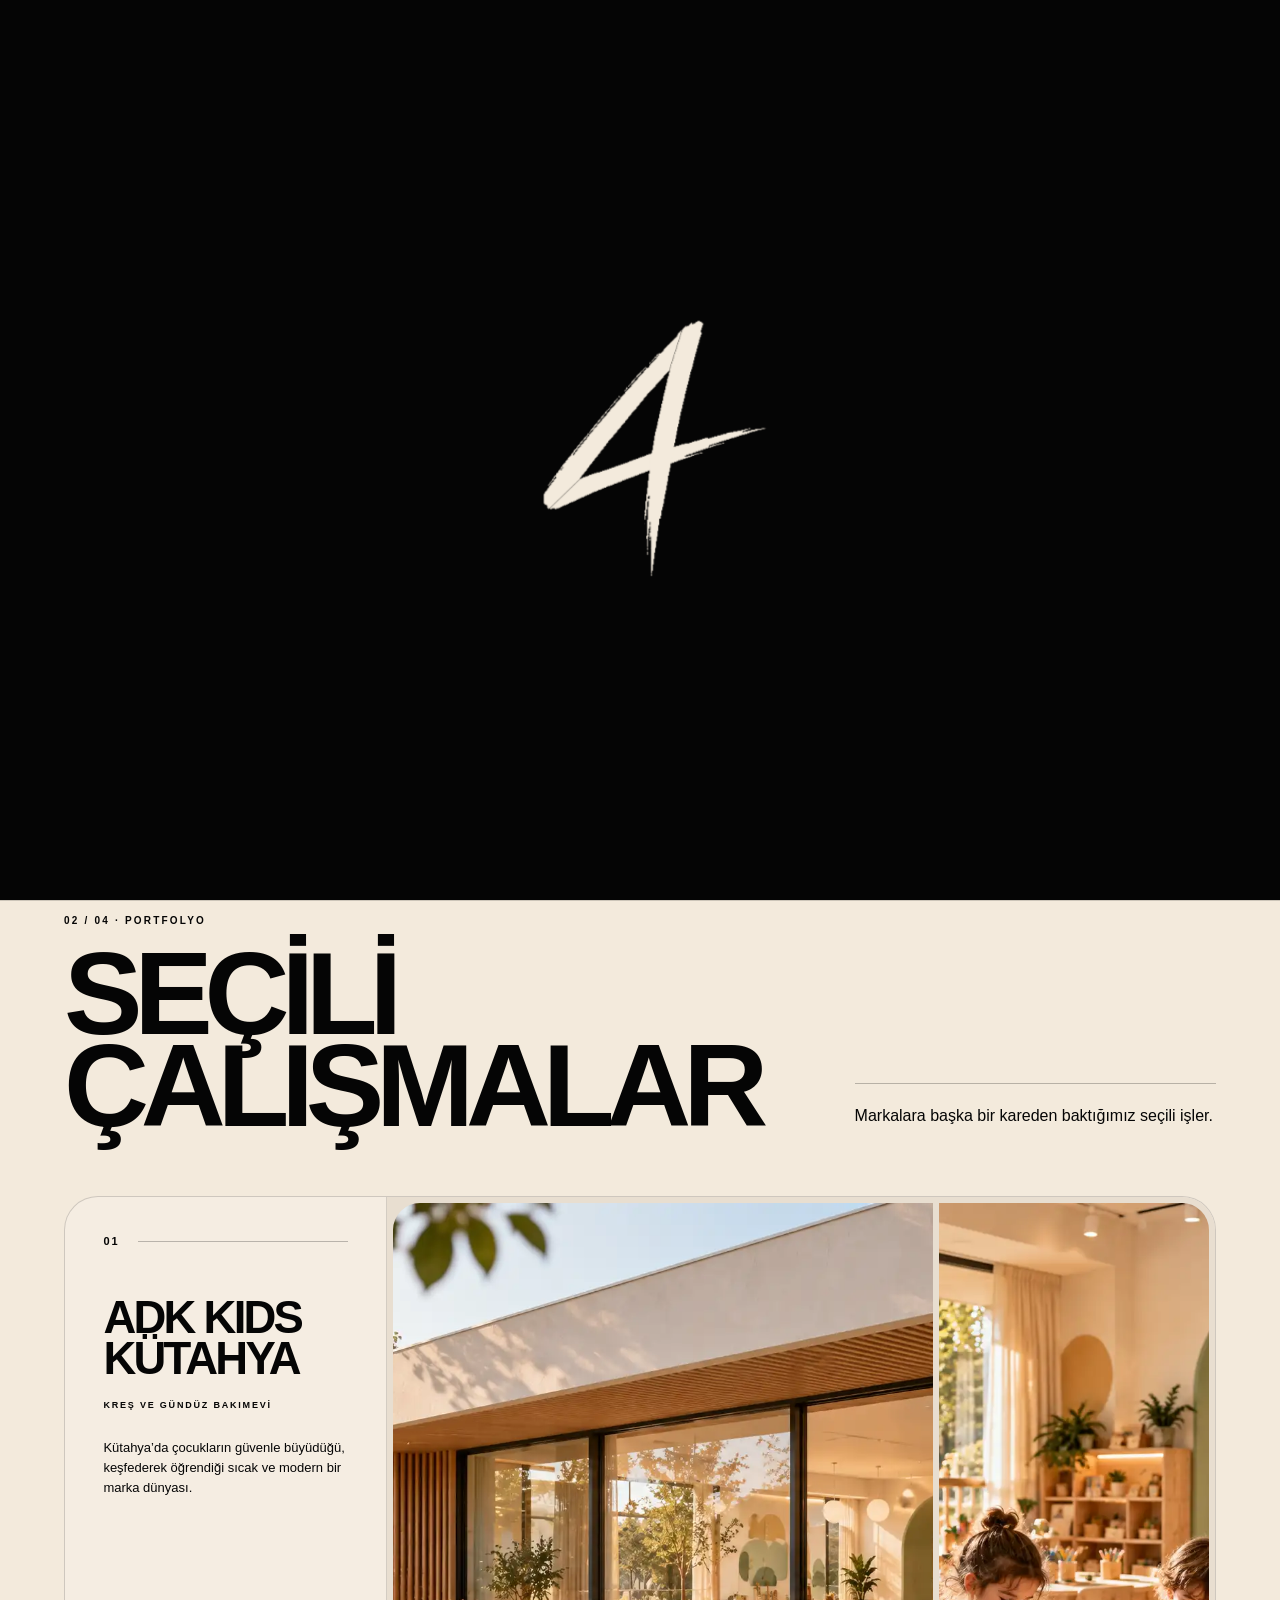
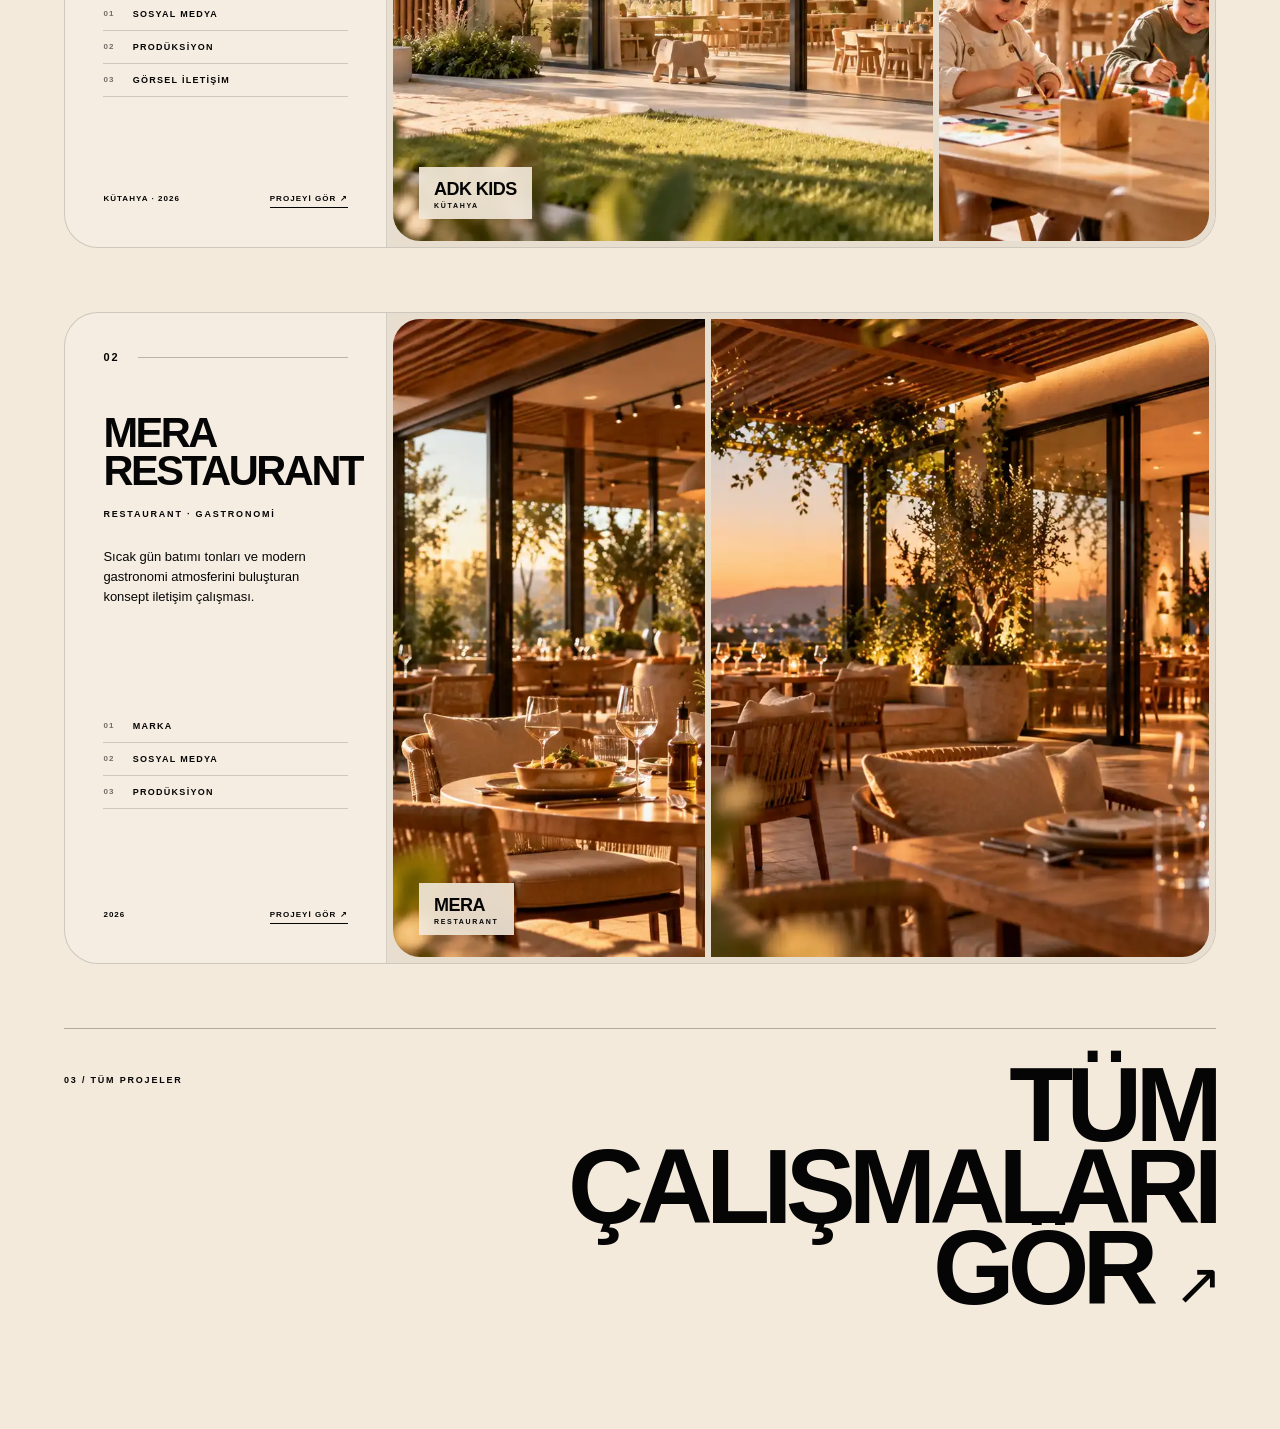
==== index.html @ d66accb5 "4 Kare Medya Ajansi ilk yayin" ====
<!DOCTYPE html>
<html lang="tr">
<head>
    <meta charset="UTF-8">
    <meta name="viewport" content="width=device-width, initial-scale=1.0">
    <title>4 Kare Medya Ajansı</title>
    <link rel="stylesheet" href="css/style.css">
</head>
<body>
    <main id="intro">
        <header id="site-header">
            <div id="brand-lockup">
                <div id="logo-container">
                    <div id="animated-logo"></div>
                </div>

                <div id="name-logo-wrap" aria-hidden="true">
                    <img id="name-logo" src="assets/logo/isim-logo.png" alt="">
                </div>
            </div>

            <button class="menu-button" id="menu-toggle" type="button" aria-label="Menüyü aç" aria-expanded="false">
                <span>MENÜ</span>
                <span class="menu-line"></span>
            </button>
        </header>

        <section id="hero-content" aria-label="4 Kare Medya Ajansı">
            <div class="hero-watermark" aria-hidden="true"><img src="assets/logo/4kare-logo-son.svg" alt=""></div>
            <div class="hero-index">01 / 04</div>

            <div class="hero-copy">
                <p class="hero-kicker">YARATICI MEDYA AJANSI · KÜTAHYA</p>

                <h1 class="hero-title">
                    <span>FİKRİNİZİN</span>
                    <span class="title-indent">YENİ</span>
                    <span>ÇERÇEVESİ</span>
                </h1>

                <p class="handwritten">Markana ba<span class="fixed-s">s</span>ka bir Kareden Bak.</p>

                <div class="hero-bottom">
                    <p class="hero-description">
                        Markalara yalnızca görünürlük değil, karakter kazandıran
                        yaratıcı işler üretiyoruz.
                    </p>

                    <a class="work-link" href="#calismalar">
                        <span>ÇALIŞMALARIMIZ</span>
                        <span class="arrow">↗</span>
                    </a>
                </div>
            </div>
<div class="scroll-cue">
                <span class="scroll-line"></span>
                <span>AŞAĞI KAYDIR</span>
            </div>
        </section>
    
        <nav id="fullscreen-menu" aria-hidden="true">
            <div class="menu-top">
                <span class="menu-label">4 KARE / MENÜ</span>
                <button id="menu-close" type="button" aria-label="Menüyü kapat">KAPAT <span>×</span></button>
            </div>

            <div class="menu-layout">
                <div class="menu-links">
                    <a href="index.html?direct=1"><small>01</small><span>ANA SAYFA</span></a>
                    <a href="biz-kimiz.html"><small>02</small><span>BİZ KİMİZ?</span></a>
                    <a href="calismalarimiz.html"><small>03</small><span>ÇALIŞMALARIMIZ</span></a>
                    <a href="marka.html"><small>04</small><span>MARKA</span></a>
                    <a href="sosyal-medya.html"><small>05</small><span>SOSYAL MEDYA</span></a>
                    <a href="produksiyon.html"><small>06</small><span>PRODÜKSİYON</span></a>
                    <a href="tasarim.html"><small>07</small><span>TASARIM</span></a>
                    <a href="iletisim.html"><small>08</small><span>İLETİŞİM</span></a>
                </div>

                <div class="menu-contact">
                    <p class="menu-contact-title">BİZE ULAŞIN</p>
                    <a href="tel:+905373500977">+90 537 350 09 77</a>
                    <p>KÜTAHYA / TÜRKİYE</p>
                    <div class="menu-social">
                        <span>INSTAGRAM</span>
                        <span>BEHANCE</span>
                    </div>
                </div>
            </div>

            <div class="menu-signature">Markana ba<span class="fixed-s">s</span>ka bir Kareden Bak.</div>
        </nav>

    </main>


    <section id="calismalar" class="selected-work" aria-label="Seçili Çalışmalar">
        <div class="selected-work-head">
            <div>
                <p class="section-kicker">02 / 04 · PORTFOLYO</p>
                <h2>SEÇİLİ<br>ÇALIŞMALAR</h2>
            </div>
            <p class="section-intro">Markalara başka bir kareden baktığımız seçili işler.</p>
        </div>

        <article class="case-card">
            <aside class="case-copy">
                <div>
                    <div class="case-number"><span>01</span><i></i></div>
                    <h3>ADK KIDS<br>KÜTAHYA</h3>
                    <p class="case-type">KREŞ VE GÜNDÜZ BAKIMEVİ</p>
                    <p class="case-desc">Kütahya’da çocukların güvenle büyüdüğü, keşfederek öğrendiği sıcak ve modern bir marka dünyası.</p>
                </div>
                <div class="case-services">
                    <span><b>01</b> SOSYAL MEDYA</span>
                    <span><b>02</b> PRODÜKSİYON</span>
                    <span><b>03</b> GÖRSEL İLETİŞİM</span>
                </div>
                <div class="case-foot"><span>KÜTAHYA · 2026</span><a href="calismalarimiz.html">PROJEYİ GÖR ↗</a></div>
            </aside>
            <div class="case-gallery adk-gallery">
                <figure class="case-main"><img src="assets/work/adk1.webp" alt="ADK Kids Kütahya kreş dış mekânı"></figure>
                <figure class="case-side"><img src="assets/work/adk2.webp" alt="ADK Kids Kütahya sınıf etkinliği"></figure>
                <div class="case-label">ADK KIDS <small>KÜTAHYA</small></div>
            </div>
        </article>

        <article class="case-card case-card-reverse">
            <aside class="case-copy">
                <div>
                    <div class="case-number"><span>02</span><i></i></div>
                    <h3>MERA<br>RESTAURANT</h3>
                    <p class="case-type">RESTAURANT · GASTRONOMİ</p>
                    <p class="case-desc">Sıcak gün batımı tonları ve modern gastronomi atmosferini buluşturan konsept iletişim çalışması.</p>
                </div>
                <div class="case-services">
                    <span><b>01</b> MARKA</span>
                    <span><b>02</b> SOSYAL MEDYA</span>
                    <span><b>03</b> PRODÜKSİYON</span>
                </div>
                <div class="case-foot"><span>2026</span><a href="calismalarimiz.html">PROJEYİ GÖR ↗</a></div>
            </aside>
            <div class="case-gallery restaurant-gallery">
                <figure class="case-main"><img src="assets/work/res1.webp" alt="Mera Restaurant iç mekân"></figure>
                <figure class="case-side"><img src="assets/work/res2.webp" alt="Mera Restaurant teras"></figure>
                <div class="case-label">MERA <small>RESTAURANT</small></div>
            </div>
        </article>

        <div class="all-work-cta">
            <span>03 / TÜM PROJELER</span>
            <a href="calismalarimiz.html">TÜM<br>ÇALIŞMALARI<br>GÖR <b>↗</b></a>
        </div>
    </section>

    <script src="js/main.js"></script>
</body>
</html>
---- css/style.css ----
@font-face {
    font-family: "Amsterdam Four";
    src: url("../assets/fonts/Amsterdam Four_ttf 400.ttf") format("truetype");
    font-display: swap;
}

:root {
    --black: #050505;
    --cream: #f3eadc;
    --line: rgba(5, 5, 5, 0.22);
}

* {
    margin: 0;
    padding: 0;
    box-sizing: border-box;
}

html,
body {
    width: 100%;
    min-height: 100%;
}

body {
    overflow: hidden;
    background: var(--black);
    color: var(--black);
    font-family: Arial, Helvetica, sans-serif;
}

button,
a {
    color: inherit;
    font: inherit;
}

#intro {
    position: fixed;
    inset: 0;
    width: 100%;
    height: 100vh;
    height: 100dvh;
    overflow: hidden;
    background: var(--black);
    transition: background-color 650ms ease;
}

#site-header {
    position: absolute;
    inset: 0 0 auto 0;
    height: 150px;
    z-index: 20;
    pointer-events: none;
}

#brand-lockup {
    position: absolute;
    inset: 0;
}

#logo-container {
    position: absolute;
    left: 50%;
    top: 50vh;
    width: clamp(190px, 22vw, 340px);
    transform: translate(-50%, -50%);
    display: flex;
    align-items: center;
    justify-content: center;
    will-change: transform, left, top, width;
    transition:
        left 850ms cubic-bezier(.22,.75,.22,1),
        top 850ms cubic-bezier(.22,.75,.22,1),
        width 850ms cubic-bezier(.22,.75,.22,1),
        transform 850ms cubic-bezier(.22,.75,.22,1);
}

#animated-logo,
#animated-logo svg {
    width: 100%;
}

#animated-logo svg {
    display: block;
    height: auto;
    overflow: visible;
}

.generated-logo-fill {
    transition: fill 650ms ease;
}

#animated-logo .animation-guide {
    fill: none !important;
    opacity: 0 !important;
    pointer-events: none;
}

#intro.header-state #logo-container {
    left: clamp(22px, 3vw, 48px);
    top: clamp(20px, 3vw, 42px);
    width: clamp(72px, 7vw, 104px);
    transform: translate(0, 0);
}

#name-logo-wrap {
    position: absolute;
    left: clamp(108px, 11vw, 166px);
    top: clamp(21px, 3vw, 43px);
    width: clamp(180px, 18vw, 270px);
    overflow: hidden;
    clip-path: inset(0 100% 0 0);
    opacity: 0;
    transition:
        clip-path 900ms cubic-bezier(.22,.75,.22,1),
        opacity 120ms linear;
    pointer-events: none;
}

#name-logo {
    display: block;
    width: 100%;
    height: auto;
}

#intro.show-name #name-logo-wrap {
    clip-path: inset(0);
    opacity: 1;
}

.menu-button {
    position: absolute;
    right: clamp(24px, 4vw, 64px);
    top: clamp(30px, 3.5vw, 52px);
    display: flex;
    align-items: center;
    gap: 14px;
    border: 0;
    background: transparent;
    font-size: 11px;
    font-weight: 700;
    letter-spacing: .18em;
    opacity: 0;
    transform: translateY(-10px);
    transition: opacity 500ms ease, transform 500ms ease;
    pointer-events: auto;
    cursor: pointer;
}

.menu-line {
    width: 38px;
    height: 1px;
    background: currentColor;
}

#intro.hero-ready .menu-button {
    opacity: 1;
    transform: translateY(0);
}

#hero-content {
    position: absolute;
    inset: 0;
    padding: 175px clamp(24px, 5vw, 78px) 42px;
    opacity: 0;
    visibility: hidden;
    transition: opacity 700ms ease;
}

#intro.hero-ready #hero-content {
    opacity: 1;
    visibility: visible;
}

.hero-index {
    position: absolute;
    left: clamp(24px, 5vw, 78px);
    top: 47%;
    transform: translateY(-50%) rotate(-90deg);
    transform-origin: left top;
    font-size: 10px;
    font-weight: 700;
    letter-spacing: .22em;
}

.hero-copy {
    width: min(930px, 76vw);
    margin-left: clamp(40px, 8vw, 130px);
}

.hero-kicker {
    margin-bottom: 20px;
    font-size: 10px;
    font-weight: 700;
    letter-spacing: .23em;
}

.hero-title {
    font-size: clamp(58px, 8.2vw, 132px);
    line-height: .79;
    letter-spacing: -.065em;
    font-weight: 900;
}

.hero-title span {
    display: block;
}

.hero-title .title-indent {
    margin-left: clamp(30px, 8vw, 135px);
}

.handwritten {
    position: relative;
    z-index: 2;
    width: max-content;
    margin: -4px 0 0 clamp(150px, 25vw, 390px);
    font-family: "Amsterdam Four", cursive;
    font-size: clamp(31px, 4vw, 64px);
    line-height: 1.2;
    transform: rotate(-5deg);
    white-space: nowrap;
}

.hero-bottom {
    display: flex;
    align-items: flex-end;
    justify-content: space-between;
    gap: 40px;
    width: min(830px, 70vw);
    margin-top: clamp(28px, 5vh, 62px);
    margin-left: 0;
    padding-top: 22px;
    border-top: 1px solid var(--line);
}

.hero-description {
    max-width: 390px;
    font-size: clamp(13px, 1.15vw, 17px);
    line-height: 1.55;
}

.work-link {
    display: inline-flex;
    align-items: center;
    gap: 18px;
    padding-bottom: 7px;
    border-bottom: 1px solid currentColor;
    text-decoration: none;
    font-size: 11px;
    font-weight: 700;
    letter-spacing: .14em;
    white-space: nowrap;
}

.arrow {
    font-size: 18px;
    font-weight: 400;
}

.hero-side {
    position: absolute;
    right: clamp(24px, 4vw, 64px);
    top: 50%;
    display: flex;
    flex-direction: column;
    gap: 10px;
    transform: translateY(-50%);
    text-align: right;
    font-size: 9px;
    font-weight: 700;
    letter-spacing: .18em;
}

.scroll-cue {
    position: absolute;
    right: clamp(24px, 4vw, 64px);
    bottom: 34px;
    display: flex;
    align-items: center;
    gap: 12px;
    font-size: 8px;
    font-weight: 700;
    letter-spacing: .18em;
}

.scroll-line {
    width: 52px;
    height: 1px;
    background: currentColor;
}

@media (max-width: 768px) {
    #logo-container {
        width: clamp(165px, 45vw, 240px);
    }

    #intro.header-state #logo-container {
        left: 18px;
        top: 18px;
        width: 68px;
    }

    #name-logo-wrap {
        left: 98px;
        top: 20px;
        width: min(190px, calc(100vw - 170px));
    }

    .menu-button {
        right: 18px;
        top: 29px;
    }

    .menu-button span:first-child {
        display: none;
    }

    .menu-line {
        width: 28px;
    }

    #hero-content {
        padding: 145px 20px 28px;
    }

    .hero-index,
    .hero-side {
        display: none;
    }

    .hero-copy {
        width: 100%;
        margin-left: 0;
    }

    .hero-title {
        font-size: clamp(52px, 18vw, 82px);
        line-height: .84;
    }

    .hero-title .title-indent {
        margin-left: 8vw;
    }

    .handwritten {
        margin: 8px 0 0 17vw;
        font-size: clamp(29px, 10vw, 46px);
        white-space: normal;
    }

    .hero-bottom {
        width: 100%;
        margin: 42px 0 0;
        align-items: flex-start;
        flex-direction: column;
        gap: 26px;
    }

    .hero-description {
        max-width: 310px;
    }

    .scroll-cue {
        right: 20px;
        bottom: 22px;
    }
}

@media (prefers-reduced-motion: reduce) {
    *,
    *::before,
    *::after {
        animation-duration: 0.01ms !important;
        animation-iteration-count: 1 !important;
        transition-duration: 0.01ms !important;
    }
}


/* Büyük silik 4 — sunum dosyasındaki grafik fikrinden uyarlanmıştır. */
.hero-watermark {
    position: absolute;
    z-index: -1;
    right: clamp(-60px, -2vw, -10px);
    top: 48%;
    transform: translateY(-50%);
    font-family: Arial, Helvetica, sans-serif;
    font-size: clamp(420px, 50vw, 760px);
    line-height: .72;
    font-weight: 300;
    letter-spacing: -.13em;
    color: rgba(5, 5, 5, .055);
    user-select: none;
    pointer-events: none;
}

#hero-content {
    isolation: isolate;
}

/* Tam ekran menü */
#fullscreen-menu {
    position: fixed;
    z-index: 100;
    inset: 0;
    padding: clamp(28px, 4vw, 62px);
    background: var(--black);
    color: var(--cream);
    transform: translateX(100%);
    visibility: hidden;
    transition:
        transform 720ms cubic-bezier(.22,.75,.22,1),
        visibility 0s linear 720ms;
}

#fullscreen-menu.is-open {
    transform: translateX(0);
    visibility: visible;
    transition:
        transform 720ms cubic-bezier(.22,.75,.22,1),
        visibility 0s linear 0s;
}

.menu-top {
    display: flex;
    align-items: center;
    justify-content: space-between;
    padding-bottom: 18px;
    border-bottom: 1px solid rgba(243, 234, 220, .25);
}

.menu-label,
#menu-close {
    font-size: 10px;
    font-weight: 700;
    letter-spacing: .2em;
}

#menu-close {
    border: 0;
    background: transparent;
    color: inherit;
    cursor: pointer;
}

#menu-close span {
    margin-left: 10px;
    font-size: 22px;
    font-weight: 300;
    vertical-align: -2px;
}

.menu-layout {
    display: grid;
    grid-template-columns: minmax(0, 1.65fr) minmax(240px, .55fr);
    gap: clamp(50px, 9vw, 150px);
    height: calc(100% - 65px);
    align-items: center;
}

.menu-links {
    display: flex;
    flex-direction: column;
}

.menu-links a {
    display: grid;
    grid-template-columns: 46px 1fr;
    align-items: baseline;
    width: fit-content;
    color: inherit;
    text-decoration: none;
    font-size: clamp(31px, 4.3vw, 69px);
    font-weight: 800;
    line-height: 1.02;
    letter-spacing: -.045em;
    transition: transform 220ms ease, opacity 220ms ease;
}

.menu-links a small {
    font-size: 8px;
    font-weight: 700;
    letter-spacing: .15em;
    opacity: .5;
}

.menu-links:hover a {
    opacity: .3;
}

.menu-links a:hover {
    opacity: 1;
    transform: translateX(12px);
}

.menu-contact {
    align-self: center;
    padding-top: 22px;
    border-top: 1px solid rgba(243, 234, 220, .25);
    font-size: 11px;
    line-height: 1.9;
    letter-spacing: .08em;
}

.menu-contact a {
    color: inherit;
    text-decoration: none;
}

.menu-contact-title {
    margin-bottom: 18px;
    font-size: 9px;
    font-weight: 700;
    letter-spacing: .2em;
    opacity: .55;
}

.menu-social {
    display: flex;
    gap: 18px;
    margin-top: 26px;
    font-size: 8px;
    font-weight: 700;
    letter-spacing: .16em;
}

.menu-signature {
    position: absolute;
    right: clamp(30px, 5vw, 80px);
    bottom: clamp(25px, 4vw, 58px);
    font-family: "Amsterdam Four", cursive;
    font-size: clamp(25px, 3vw, 46px);
    transform: rotate(-5deg);
    opacity: .75;
}

/* Alt sayfalar */
.inner-page {
    min-height: 100vh;
    background: var(--cream);
    color: var(--black);
    padding: 160px clamp(24px, 6vw, 90px) 70px;
}

.inner-page .page-number {
    font-size: 9px;
    font-weight: 700;
    letter-spacing: .2em;
}

.inner-page h1 {
    margin-top: 24px;
    max-width: 1050px;
    font-size: clamp(58px, 9vw, 145px);
    line-height: .82;
    letter-spacing: -.065em;
}

.inner-page .page-intro {
    max-width: 620px;
    margin: 60px 0 0 auto;
    padding-top: 20px;
    border-top: 1px solid rgba(5,5,5,.25);
    font-size: clamp(15px, 1.4vw, 20px);
    line-height: 1.6;
}

.inner-header {
    position: fixed;
    z-index: 20;
    left: 0;
    right: 0;
    top: 0;
    height: 120px;
    padding: 24px clamp(24px, 4vw, 60px);
    display: flex;
    align-items: flex-start;
    justify-content: space-between;
}

.inner-brand {
    display: flex;
    align-items: center;
    gap: 14px;
    color: inherit;
    text-decoration: none;
}

.inner-brand img {
    width: 74px;
    height: auto;
}

.inner-brand-name {
    width: 185px;
    height: auto;
}

.inner-menu-link {
    margin-top: 18px;
    color: inherit;
    text-decoration: none;
    font-size: 10px;
    font-weight: 700;
    letter-spacing: .18em;
}

@media (max-width: 768px) {
    .hero-watermark {
        right: -55px;
        top: 52%;
        font-size: min(115vw, 500px);
        opacity: .75;
    }

    .menu-layout {
        display: block;
        height: auto;
        padding-top: 42px;
    }

    .menu-links a {
        grid-template-columns: 34px 1fr;
        font-size: clamp(28px, 9vw, 48px);
        line-height: 1.12;
    }

    .menu-contact {
        margin: 42px 0 0 34px;
        max-width: 260px;
    }

    .menu-signature {
        display: none;
    }

    .inner-brand-name {
        width: 145px;
    }

    .inner-page {
        padding-top: 145px;
    }
}


/* İç sayfalarda marka grubu — ana sayfaya göre küçük kalmaması için */
.inner-header .inner-brand {
    gap: 18px;
}
.inner-header .inner-brand > img:first-child {
    width: 112px !important;
}
.inner-header .inner-brand > .inner-brand-name {
    width: 270px !important;
}
@media (max-width: 768px) {
    .inner-header .inner-brand > img:first-child {
        width: 88px !important;
    }
    .inner-header .inner-brand > .inner-brand-name {
        width: 205px !important;
    }
}


/* Sağdaki silik öğe: artık düz rakam değil, gerçek 4 Kare logosu */
.hero-watermark {
    position: absolute;
    z-index: -1;
    right: clamp(-105px, -4vw, -40px);
    top: 50%;
    width: clamp(430px, 44vw, 720px);
    height: auto;
    transform: translateY(-50%);
    color: transparent;
    opacity: 1;
    user-select: none;
    pointer-events: none;
    overflow: visible;
}

.hero-watermark img {
    display: block;
    width: 100%;
    height: auto;
    opacity: .055;
    filter: grayscale(1);
}

@media (max-width: 768px) {
    .hero-watermark {
        right: -125px;
        top: 55%;
        width: min(120vw, 540px);
    }

    .hero-watermark img {
        opacity: .045;
    }
}


/* Watermark görünürlüğü — ana sayfa ve tüm iç sayfalar */
#hero-content .hero-watermark {
    z-index: 0 !important;
    pointer-events: none;
}
#hero-content .hero-copy,
#hero-content .hero-index,
#hero-content .scroll-cue {
    position: relative;
    z-index: 2;
}
#hero-content .hero-watermark img {
    opacity: .055 !important;
}

.inner-page {
    position: relative;
    overflow: hidden;
    isolation: isolate;
}
.inner-page > *:not(.inner-watermark) {
    position: relative;
    z-index: 2;
}
.inner-watermark {
    position: fixed;
    z-index: 0;
    right: clamp(-105px, -4vw, -40px);
    top: 50%;
    width: clamp(430px, 44vw, 720px);
    transform: translateY(-50%);
    pointer-events: none;
    user-select: none;
}
.inner-watermark img {
    display: block;
    width: 100%;
    height: auto;
    opacity: .055;
    filter: grayscale(1);
}

@media (max-width: 768px) {
    .inner-watermark {
        right: -125px;
        top: 55%;
        width: min(120vw, 540px);
    }
    .inner-watermark img {
        opacity: .045;
    }
}


/* "baska" içindeki s — YENİ Amsterdam Four fontunun kendi alternatif s glifi.
   Fallback font KULLANILMAZ; ilk giriş ve tüm geri dönüşlerde aynı görünür. */
.handwritten .fixed-s,
.menu-signature .fixed-s,
.fixed-s {
    display: inline !important;
    font-family: "Amsterdam Four", cursive !important;
    font-style: normal !important;
    font-weight: 400 !important;
    font-variant-ligatures: none !important;
    font-feature-settings: "salt" 1 !important;
    -webkit-font-feature-settings: "salt" 1 !important;
    text-decoration: none !important;
    transform: none !important;
}



/* --- Ana sayfa scroll / Seçili Çalışmalar --- */
body.site-ready {
    overflow-x: hidden;
    overflow-y: auto;
    background: var(--cream);
}

body.site-ready #intro {
    position: relative;
    inset: auto;
}

.fixed-s {
    display: inline !important;
    font-family: "Amsterdam Four", cursive !important;
    font-style: normal !important;
    font-weight: 400 !important;
    font-variant-ligatures: none !important;
    font-feature-settings: "salt" 1 !important;
    -webkit-font-feature-settings: "salt" 1 !important;
    transform: none !important;
}

.selected-work {
    position: relative;
    z-index: 1;
    padding: clamp(90px, 10vw, 160px) clamp(24px, 5vw, 78px) 120px;
    background: var(--cream);
    color: var(--black);
    border-top: 1px solid rgba(5,5,5,.16);
}

.selected-work-head {
    display: grid;
    grid-template-columns: 1.35fr .65fr;
    gap: 40px;
    align-items: end;
    margin-bottom: clamp(80px, 10vw, 150px);
}

.section-kicker {
    margin-bottom: 22px;
    font-size: 10px;
    font-weight: 700;
    letter-spacing: .22em;
}

.selected-work-head h2 {
    font-size: clamp(64px, 9.2vw, 148px);
    line-height: .78;
    letter-spacing: -.07em;
    font-weight: 900;
}

.section-intro {
    max-width: 390px;
    padding: 20px 0 4px;
    border-top: 1px solid rgba(5,5,5,.25);
    font-size: clamp(15px, 1.25vw, 20px);
    line-height: 1.5;
}

.project {
    width: 100%;
    margin-bottom: clamp(140px, 15vw, 240px);
}

.project-right {
    width: 82%;
    margin-left: auto;
}

.project-meta-top {
    display: flex;
    justify-content: space-between;
    gap: 30px;
    padding-bottom: 13px;
    border-bottom: 1px solid rgba(5,5,5,.28);
    font-size: 9px;
    font-weight: 700;
    letter-spacing: .2em;
}

.project-visual {
    display: block;
    margin-top: 18px;
    overflow: hidden;
    background: #ddd3c4;
}

.project-visual img,
.project-secondary img {
    display: block;
    width: 100%;
    height: 100%;
    object-fit: cover;
}

.project-visual-main {
    aspect-ratio: 16 / 8.5;
}

.project-visual-main img {
    transition: transform 900ms cubic-bezier(.2,.7,.2,1), filter 500ms ease;
}

.project-visual-main:hover img {
    transform: scale(1.018);
}

.project-info {
    display: grid;
    grid-template-columns: 1fr auto;
    gap: 40px;
    align-items: end;
    margin-top: 26px;
}

.project-info h3 {
    font-size: clamp(42px, 5.4vw, 86px);
    line-height: .83;
    letter-spacing: -.055em;
    font-weight: 900;
}

.project-info p {
    max-width: 480px;
    margin-top: 20px;
    font-size: 14px;
    line-height: 1.55;
}

.project-info > a {
    display: flex;
    gap: 28px;
    align-items: center;
    padding: 0 0 9px;
    border-bottom: 1px solid currentColor;
    text-decoration: none;
    font-size: 10px;
    font-weight: 700;
    letter-spacing: .16em;
    white-space: nowrap;
}

.project-info > a span {
    font-size: 19px;
    transition: transform 250ms ease;
}

.project-info > a:hover span {
    transform: translate(4px,-4px);
}

.project-secondary {
    width: 43%;
    aspect-ratio: 16 / 10;
    margin-top: clamp(45px, 6vw, 90px);
    overflow: hidden;
}

.project-left .project-secondary {
    margin-left: auto;
}

.project-right .project-secondary {
    margin-left: 7%;
}

.all-work-cta {
    display: grid;
    grid-template-columns: .35fr 1fr;
    align-items: start;
    gap: 30px;
    padding-top: 35px;
    border-top: 1px solid rgba(5,5,5,.28);
}

.all-work-cta > span {
    padding-top: 11px;
    font-size: 9px;
    font-weight: 700;
    letter-spacing: .2em;
}

.all-work-cta a {
    justify-self: end;
    color: inherit;
    text-decoration: none;
    font-size: clamp(55px, 8.2vw, 130px);
    line-height: .78;
    letter-spacing: -.065em;
    font-weight: 900;
    text-align: right;
}

.all-work-cta b {
    display: inline-block;
    font-size: .55em;
    font-weight: 400;
    transition: transform 250ms ease;
}

.all-work-cta a:hover b {
    transform: translate(7px,-7px);
}

@media (max-width: 768px) {
    .selected-work {
        padding: 78px 20px 80px;
    }

    .selected-work-head {
        display: block;
        margin-bottom: 75px;
    }

    .selected-work-head h2 {
        font-size: clamp(54px, 18vw, 82px);
    }

    .section-intro {
        margin-top: 42px;
    }

    .project,
    .project-right {
        width: 100%;
        margin-left: 0;
        margin-bottom: 110px;
    }

    .project-meta-top {
        align-items: flex-start;
        line-height: 1.5;
    }

    .project-meta-top span:last-child {
        max-width: 70%;
        text-align: right;
    }

    .project-visual-main {
        aspect-ratio: 4 / 3;
    }

    .project-info {
        display: block;
        margin-top: 20px;
    }

    .project-info h3 {
        font-size: clamp(42px, 14vw, 68px);
    }

    .project-info > a {
        width: max-content;
        margin-top: 28px;
    }

    .project-secondary {
        width: 72%;
        margin-top: 45px;
    }

    .project-left .project-secondary,
    .project-right .project-secondary {
        margin-left: auto;
    }

    .all-work-cta {
        display: block;
    }

    .all-work-cta a {
        display: block;
        margin-top: 45px;
        font-size: clamp(48px, 15vw, 74px);
    }
}


/* --- Kompakt editorial case-study görünümü --- */
.case-card {
    width: min(1380px, 100%);
    min-height: 650px;
    margin: 0 auto clamp(110px, 11vw, 175px);
    display: grid;
    grid-template-columns: 28% 72%;
    overflow: hidden;
    border: 1px solid rgba(5,5,5,.16);
    border-radius: 34px;
    background: #f5ede2;
}

.case-copy {
    min-width: 0;
    padding: clamp(28px, 3vw, 48px);
    display: flex;
    flex-direction: column;
    justify-content: space-between;
    border-right: 1px solid rgba(5,5,5,.14);
}

.case-number {
    display: flex;
    align-items: center;
    gap: 18px;
    margin-bottom: clamp(34px, 4vw, 60px);
    font-size: 11px;
    font-weight: 800;
    letter-spacing: .18em;
}
.case-number i {height:1px; flex:1; background:rgba(5,5,5,.25);}

.case-copy h3 {
    font-size: clamp(42px, 4.2vw, 68px);
    line-height: .87;
    letter-spacing: -.055em;
    font-weight: 900;
}
.case-type {
    margin-top: 20px;
    font-size: 9px;
    font-weight: 800;
    letter-spacing: .2em;
}
.case-desc {
    max-width: 300px;
    margin-top: 28px;
    font-size: 13px;
    line-height: 1.55;
}
.case-services {margin-top: 38px;}
.case-services span {
    display:flex;
    gap:18px;
    padding:11px 0;
    border-bottom:1px solid rgba(5,5,5,.16);
    font-size:9px;
    font-weight:800;
    letter-spacing:.14em;
}
.case-services b {font-size:8px; opacity:.55;}
.case-foot {
    display:flex;
    justify-content:space-between;
    gap:12px;
    margin-top:36px;
    font-size:8px;
    font-weight:800;
    letter-spacing:.13em;
}
.case-foot a {color:inherit; text-decoration:none; border-bottom:1px solid currentColor; padding-bottom:4px;}

.case-gallery {
    position:relative;
    display:grid;
    grid-template-columns: 2fr 1fr;
    grid-template-rows: 1fr;
    gap:6px;
    padding:6px;
    height:650px;
    background:#e8ded0;
}
.case-gallery figure {margin:0; overflow:hidden;}
.case-gallery img {
    display:block;
    width:100%;
    height:100%;
    object-fit:cover;
    transition:transform .8s cubic-bezier(.2,.7,.2,1);
}
.case-gallery figure:hover img {transform:scale(1.018);}
.case-main {border-radius:27px 0 0 27px;}
.case-side {border-radius:0 27px 27px 0;}
.case-label {
    position:absolute;
    left:32px;
    bottom:28px;
    padding:12px 15px 10px;
    background:rgba(243,234,220,.9);
    backdrop-filter:blur(8px);
    font-size:18px;
    font-weight:900;
    letter-spacing:-.03em;
}
.case-label small {
    display:block;
    margin-top:2px;
    font-size:7px;
    letter-spacing:.24em;
}
.case-card-reverse .case-gallery {grid-template-columns:1fr 1.6fr;}
.case-card-reverse .case-main {border-radius:27px 0 0 27px;}
.case-card-reverse .case-side {border-radius:0 27px 27px 0;}

@media (max-width: 900px) {
    .case-card {
        display:block;
        min-height:0;
        border-radius:24px;
    }
    .case-copy {
        min-height:520px;
        border-right:0;
        border-bottom:1px solid rgba(5,5,5,.14);
    }
    .case-gallery,
    .case-card-reverse .case-gallery {
        height:auto;
        aspect-ratio:1 / 1.05;
        grid-template-columns:1.45fr .85fr;
    }
    .case-main {border-radius:18px 0 0 18px;}
    .case-side {border-radius:0 18px 18px 0;}
}

@media (max-width: 560px) {
    .case-copy {min-height:470px; padding:28px 24px;}
    .case-copy h3 {font-size:44px;}
    .case-desc {font-size:12px;}
    .case-gallery,
    .case-card-reverse .case-gallery {
        aspect-ratio: 1 / 1.15;
        grid-template-columns:1fr;
        grid-template-rows:1.45fr .75fr;
    }
    .case-main,.case-side,
    .case-card-reverse .case-main,.case-card-reverse .case-side {border-radius:16px;}
    .case-label {left:22px; bottom:22px;}
}

/* Case-study uzun başlıkların sol kolona güvenli sığması */
.case-copy h3 {
    font-size: clamp(38px, 3.55vw, 58px);
    line-height: .9;
    letter-spacing: -.06em;
    overflow-wrap: normal;
    word-break: normal;
}
.case-card-reverse .case-copy h3 {
    font-size: clamp(35px, 3.25vw, 54px);
}
@media (max-width: 1100px) and (min-width: 901px) {
    .case-copy h3 { font-size: clamp(34px, 3.8vw, 48px); }
    .case-card-reverse .case-copy h3 { font-size: clamp(31px, 3.5vw, 44px); }
}
@media (max-width: 900px) {
    .case-copy h3,
    .case-card-reverse .case-copy h3 { font-size: clamp(42px, 10vw, 64px); }
}
@media (max-width: 560px) {
    .case-copy h3,
    .case-card-reverse .case-copy h3 { font-size: clamp(38px, 12vw, 50px); }
}

/* Seçili Çalışmalar dikey boşluk ayarı */
.selected-work {
    padding-top: clamp(42px, 4.5vw, 70px);
}
.selected-work-head {
    margin-bottom: clamp(42px, 5vw, 72px);
}
.case-card {
    margin-bottom: clamp(48px, 5vw, 76px);
}
@media (max-width: 768px) {
    .selected-work { padding-top: 42px; }
    .selected-work-head { margin-bottom: 42px; }
    .case-card { margin-bottom: 48px; }
}

/* Hero -> Seçili Çalışmalar geçişini ekstra sıkılaştır */
.selected-work {
    padding-top: 14px !important;
}
@media (max-width: 768px) {
    .selected-work {
        padding-top: 12px !important;
    }
}

/* Çalışmalarımız — portföy arşivi */
.works-page { overflow: visible; padding-bottom: 110px; }
.works-page .page-intro { margin-bottom: 70px; }
.works-archive { margin-top: 80px; display: grid; grid-template-columns: repeat(2,minmax(0,1fr)); gap: 70px 28px; }
.work-tile { min-width:0; }
.work-tile-link { display:block; color:inherit; text-decoration:none; }
.work-tile-image { aspect-ratio: 16/10; overflow:hidden; background:#e5dbcd; }
.work-tile-image img { width:100%; height:100%; object-fit:cover; display:block; transition:transform .7s cubic-bezier(.2,.7,.2,1); }
.work-tile-link:hover .work-tile-image img { transform:scale(1.018); }
.work-tile-meta { display:flex; justify-content:space-between; gap:20px; padding:14px 0 11px; border-bottom:1px solid rgba(5,5,5,.25); font-size:8px; font-weight:800; letter-spacing:.16em; }
.work-tile h2 { margin-top:18px; font-size:clamp(38px,4.6vw,72px); line-height:.84; letter-spacing:-.055em; }
.work-tile-bottom { display:flex; justify-content:space-between; align-items:flex-end; gap:25px; margin-top:18px; }
.work-tile-bottom p { max-width:390px; font-size:13px; line-height:1.5; }
.work-tile-bottom span { white-space:nowrap; padding-bottom:5px; border-bottom:1px solid currentColor; font-size:9px; font-weight:800; letter-spacing:.14em; }
@media(max-width:768px){
 .works-page .page-intro{margin-bottom:45px}.works-archive{grid-template-columns:1fr;gap:70px;margin-top:55px}.work-tile-image{aspect-ratio:4/3}.work-tile h2{font-size:clamp(42px,13vw,64px)}.work-tile-bottom{display:block}.work-tile-bottom span{display:inline-block;margin-top:22px}
}


/* ÇALIŞMALARIMIZ — header görsellerin üstüne binmesin */
body.works-page .inner-header,
body.calismalar-page .inner-header {
    position: relative !important;
    top: auto !important;
    left: auto !important;
    right: auto !important;
    width: 100% !important;
    box-sizing: border-box;
    min-height: 145px;
    padding: 28px clamp(28px, 4vw, 64px) 22px !important;
    display: flex;
    align-items: flex-start;
    justify-content: space-between;
    z-index: 20;
    background: #f3eadc;
}

body.works-page .works-archive,
body.calismalar-page .works-archive,
body.works-page .works-grid,
body.calismalar-page .works-grid {
    margin-top: 0 !important;
}

@media (max-width: 768px) {
    body.works-page .inner-header,
    body.calismalar-page .inner-header {
        min-height: 112px;
        padding: 20px 20px 16px !important;
    }
}


/* FINAL: Çalışmalarımız sayfasında logo içerik üstünde gezmez */
.works-page-body .inner-header {
    position: absolute !important;
    top: 0 !important;
    left: 0 !important;
    right: 0 !important;
    height: 145px !important;
    padding: 28px clamp(28px, 4vw, 64px) 22px !important;
    background: #f3eadc !important;
    box-sizing: border-box !important;
    z-index: 30 !important;
}

.works-page-body .inner-page.works-page {
    padding-top: 170px !important;
}

/* İlk proje görseli header alanının altında başlar */
.works-page-body .works-archive {
    position: relative;
    z-index: 2;
}

@media (max-width: 768px) {
    .works-page-body .inner-header {
        height: 112px !important;
        padding: 20px !important;
    }
    .works-page-body .inner-page.works-page {
        padding-top: 132px !important;
    }
}

.inner-header-actions{display:flex;align-items:center;gap:26px;margin-top:18px}
.inner-header-actions .inner-menu-link{margin-top:0}
.inner-menu-button{display:inline-flex;align-items:center;gap:12px;border:0;padding:0;background:transparent;color:inherit;font:inherit;font-size:10px;font-weight:700;letter-spacing:.18em;cursor:pointer}
.inner-menu-button span{display:block;width:34px;height:1px;background:currentColor}
@media(max-width:768px){.inner-header-actions{gap:15px;margin-top:12px}.inner-menu-button span{width:22px}.inner-menu-link,.inner-menu-button{font-size:8px}}

/* VERIFIED: tüm iç sayfalarda ANA SAYFA + MENÜ görünür */
.inner-header .inner-header-actions{
    display:flex !important;
    align-items:center !important;
    justify-content:flex-end !important;
    gap:24px !important;
    margin:18px 0 0 auto !important;
    position:relative !important;
    z-index:100 !important;
}
.inner-header .inner-header-actions .inner-menu-link{
    display:inline-block !important;
    margin:0 !important;
    opacity:1 !important;
    visibility:visible !important;
}
.inner-header .inner-menu-button{
    display:inline-flex !important;
    align-items:center !important;
    gap:11px !important;
    opacity:1 !important;
    visibility:visible !important;
    border:0 !important;
    background:transparent !important;
    color:#050505 !important;
    padding:0 !important;
    font-size:10px !important;
    font-weight:800 !important;
    letter-spacing:.17em !important;
    cursor:pointer !important;
}
.inner-header .inner-menu-button span{display:block !important;width:30px !important;height:1px !important;background:#050505 !important}
@media(max-width:768px){
 .inner-header .inner-header-actions{gap:13px !important;margin-top:10px !important}
 .inner-header .inner-menu-button,.inner-header .inner-menu-link{font-size:8px !important}
 .inner-header .inner-menu-button span{width:20px !important}
}

/* BİZ KİMİZ — uzun metin yerleşimi */
.about-story {
    max-width: 1320px;
    margin: 58px auto 0;
    padding: 30px 0 20px;
    border-top: 1px solid rgba(5,5,5,.25);
}
.about-story-kicker {
    margin-bottom: 52px;
    font-size: 10px;
    font-weight: 800;
    letter-spacing: .22em;
}
.about-story-grid {
    display: grid;
    grid-template-columns: minmax(0, .9fr) minmax(0, 1.1fr);
    gap: clamp(48px, 8vw, 130px);
    align-items: start;
}
.about-story p { margin: 0; }
.about-story-lead {
    font-size: clamp(24px, 2.35vw, 38px);
    line-height: 1.18;
    letter-spacing: -.035em;
}
.about-story-lead p + p { margin-top: 34px; }
.about-story-copy {
    max-width: 660px;
    font-size: clamp(15px, 1.15vw, 18px);
    line-height: 1.72;
}
.about-story-copy p + p {
    margin-top: 24px;
    padding-top: 24px;
    border-top: 1px solid rgba(5,5,5,.13);
}
.about-story-finale {
    margin-top: clamp(70px, 9vw, 130px);
    padding: 28px 0 8px;
    border-top: 1px solid rgba(5,5,5,.25);
    display: grid;
    grid-template-columns: .9fr 1.1fr;
    gap: clamp(48px, 8vw, 130px);
}
.about-story-finale > span {
    font-size: 9px;
    font-weight: 800;
    letter-spacing: .22em;
}
.about-story-finale p {
    font-size: clamp(30px, 4vw, 62px);
    line-height: 1.02;
    letter-spacing: -.05em;
}
@media (max-width: 768px) {
    .about-story { margin-top: 42px; padding-top: 22px; }
    .about-story-kicker { margin-bottom: 34px; line-height: 1.5; }
    .about-story-grid, .about-story-finale { grid-template-columns: 1fr; gap: 38px; }
    .about-story-lead { font-size: clamp(22px, 7vw, 30px); }
    .about-story-copy { font-size: 15px; line-height: 1.68; }
    .about-story-finale { margin-top: 64px; }
}

/* FINAL GLOBAL FIX — iç sayfalarda logo/header içerik üzerinde gezmez */
body:not(:has(#intro)) .inner-header,
body.works-page-body .inner-header {
    position: relative !important;
    inset: auto !important;
    top: auto !important;
    left: auto !important;
    right: auto !important;
    width: 100% !important;
    height: auto !important;
    min-height: 145px !important;
    padding: 28px clamp(28px, 4vw, 64px) 22px !important;
    box-sizing: border-box !important;
    background: #f3eadc !important;
    z-index: 30 !important;
}

body:not(:has(#intro)) .inner-page,
body.works-page-body .inner-page.works-page {
    padding-top: 36px !important;
}

@media (max-width: 768px) {
    body:not(:has(#intro)) .inner-header,
    body.works-page-body .inner-header {
        min-height: 112px !important;
        padding: 20px !important;
    }
    body:not(:has(#intro)) .inner-page,
    body.works-page-body .inner-page.works-page {
        padding-top: 28px !important;
    }
}


/* MARKA / SOSYAL MEDYA / PRODÜKSİYON / TASARIM — geçici içerik tasarımı */
.service-story{max-width:1320px;margin:58px auto 0;padding:30px 0 50px;border-top:1px solid rgba(5,5,5,.25)}
.service-story-kicker{max-width:900px;margin-bottom:52px;font-size:10px;font-weight:800;letter-spacing:.22em;line-height:1.5}
.service-story-grid{display:grid;grid-template-columns:minmax(0,.9fr) minmax(0,1.1fr);gap:clamp(48px,8vw,130px);align-items:start}
.service-story p{margin:0}.service-story-lead{font-size:clamp(24px,2.35vw,38px);line-height:1.18;letter-spacing:-.035em}.service-story-lead p+p{margin-top:34px}.service-story-copy{max-width:660px;font-size:clamp(15px,1.15vw,18px);line-height:1.72}.service-story-copy p+p{margin-top:24px;padding-top:24px;border-top:1px solid rgba(5,5,5,.13)}
@media(max-width:768px){.service-story{margin-top:42px;padding-top:22px}.service-story-kicker{margin-bottom:34px}.service-story-grid{grid-template-columns:1fr;gap:38px}.service-story-lead{font-size:clamp(22px,7vw,30px)}.service-story-copy{font-size:15px;line-height:1.68}}

/* =========================================================
   TELEFON — ANA SAYFA + INTRO (masaüstüne dokunmaz)
   ========================================================= */
@media (max-width: 768px) {
    #intro {
        height: 100svh;
        min-height: 100svh;
    }

    #site-header {
        height: 104px;
    }

    /* İlk açılış: 4 logosu gerçek ekran merkezinde */
    #logo-container {
        left: 50%;
        top: 50svh;
        width: clamp(150px, 47vw, 205px);
        transform: translate(-50%, -50%);
    }

    /* Çizim bittikten sonra mobil header konumu */
    #intro.header-state #logo-container {
        left: 16px;
        top: 16px;
        width: 62px;
        transform: translate(0, 0);
    }

    #name-logo-wrap {
        left: 88px;
        top: 18px;
        width: min(166px, calc(100vw - 154px));
    }

    .menu-button {
        right: 17px;
        top: 31px;
        gap: 9px;
    }

    .menu-button span:first-child {
        display: inline;
        font-size: 8px;
        letter-spacing: .16em;
    }

    .menu-line {
        width: 22px;
    }

    #hero-content {
        padding: 122px 18px 24px;
    }

    .hero-copy {
        width: 100%;
        margin: 0;
    }

    .hero-kicker {
        margin-bottom: 15px;
        font-size: 7px;
        letter-spacing: .18em;
    }

    .hero-title {
        max-width: 100%;
        font-size: clamp(45px, 15.8vw, 66px);
        line-height: .83;
        letter-spacing: -.065em;
    }

    .hero-title .title-indent {
        margin-left: 9vw;
    }

    .handwritten {
        width: 94%;
        margin: 10px 0 0 5%;
        font-size: clamp(26px, 8.5vw, 38px);
        line-height: 1.08;
        white-space: nowrap;
        transform: rotate(-4deg);
    }

    #hero-content .hero-watermark {
        right: -34vw;
        top: 49%;
        width: 104vw;
        max-width: 470px;
        transform: translateY(-50%);
    }

    #hero-content .hero-watermark img {
        opacity: .045 !important;
    }

    .hero-bottom {
        width: 100%;
        margin: 26px 0 0;
        padding-top: 14px;
        gap: 17px;
        flex-direction: column;
        align-items: flex-start;
    }

    .hero-description {
        max-width: 285px;
        font-size: 12px;
        line-height: 1.45;
    }

    .work-link {
        font-size: 8px;
        gap: 12px;
        padding-bottom: 5px;
    }

    .work-link .arrow {
        font-size: 15px;
    }

    .scroll-cue {
        left: 18px;
        right: auto;
        bottom: 16px;
        gap: 9px;
        font-size: 7px;
    }

    .scroll-line {
        width: 32px;
    }

    /* Menü küçük ekranlarda kesilmesin */
    #fullscreen-menu {
        padding: 22px 18px 28px;
        overflow-y: auto;
        overscroll-behavior: contain;
    }

    .menu-layout {
        padding-top: 28px;
    }

    .menu-links a {
        grid-template-columns: 27px 1fr;
        font-size: clamp(27px, 8.7vw, 40px);
        line-height: 1.04;
    }

    .menu-contact {
        margin: 28px 0 0 27px;
        padding-top: 15px;
        font-size: 9px;
    }

    /* Seçili çalışmalar: telefonda kompakt tek sütun */
    .selected-work {
        padding: 38px 16px 70px !important;
    }

    .selected-work-head {
        margin-bottom: 34px;
    }

    .selected-work-head h2 {
        font-size: clamp(48px, 15.5vw, 66px);
        line-height: .82;
    }

    .section-kicker {
        margin-bottom: 14px;
        font-size: 8px;
    }

    .section-intro {
        margin-top: 26px;
        padding-top: 14px;
        font-size: 13px;
    }

    .case-card {
        margin-bottom: 34px;
        border-radius: 20px;
    }

    .case-copy {
        min-height: 0;
        padding: 25px 20px 22px;
    }

    .case-number {
        margin-bottom: 26px;
    }

    .case-copy h3,
    .case-card-reverse .case-copy h3 {
        font-size: clamp(37px, 11vw, 47px);
    }

    .case-desc {
        max-width: 100%;
    }

    .case-services {
        margin-top: 28px;
    }

    .case-foot {
        margin-top: 28px;
    }

    .case-gallery,
    .case-card-reverse .case-gallery {
        aspect-ratio: 1 / 1.02;
    }

    .all-work-cta {
        padding-top: 25px;
    }

    .all-work-cta a {
        margin-top: 30px;
        font-size: clamp(44px, 14vw, 62px);
    }
}

/* iPhone SE / kısa Android ekranları: hero ilk ekrana sığsın */
@media (max-width: 768px) and (max-height: 700px) {
    #hero-content {
        padding-top: 104px;
    }

    #intro.header-state #logo-container {
        width: 54px;
        top: 13px;
    }

    #name-logo-wrap {
        left: 78px;
        top: 15px;
        width: 145px;
    }

    .menu-button {
        top: 26px;
    }

    .hero-kicker {
        margin-bottom: 10px;
    }

    .hero-title {
        font-size: clamp(40px, 14.3vw, 55px);
    }

    .handwritten {
        margin-top: 5px;
        font-size: clamp(23px, 7.7vw, 31px);
    }

    .hero-bottom {
        margin-top: 18px;
        gap: 11px;
    }

    .hero-description {
        font-size: 10.5px;
        line-height: 1.35;
    }

    .scroll-cue {
        bottom: 10px;
    }
}

/* Telefon yatay çevrilirse intro ve hero taşmasın */
@media (max-width: 932px) and (orientation: landscape) and (max-height: 500px) {
    #logo-container {
        top: 50svh;
        width: 125px;
    }

    #intro.header-state #logo-container {
        left: 14px;
        top: 12px;
        width: 48px;
    }

    #name-logo-wrap {
        left: 70px;
        top: 13px;
        width: 130px;
    }

    .menu-button {
        top: 22px;
    }

    #hero-content {
        padding: 78px 18px 12px;
    }

    .hero-kicker { margin-bottom: 6px; }
    .hero-title { font-size: clamp(35px, 8vw, 52px); }
    .hero-title .title-indent { margin-left: 5vw; }
    .handwritten {
        width: max-content;
        margin: 2px 0 0 30vw;
        font-size: clamp(20px, 4.8vw, 30px);
    }
    .hero-bottom {
        width: 66%;
        margin-top: 8px;
        padding-top: 8px;
        gap: 8px;
    }
    .hero-description { font-size: 9px; max-width: 250px; }
    .work-link { font-size: 7px; }
    .scroll-cue { display: none; }
    #hero-content .hero-watermark { width: 58vw; right: -12vw; }
}
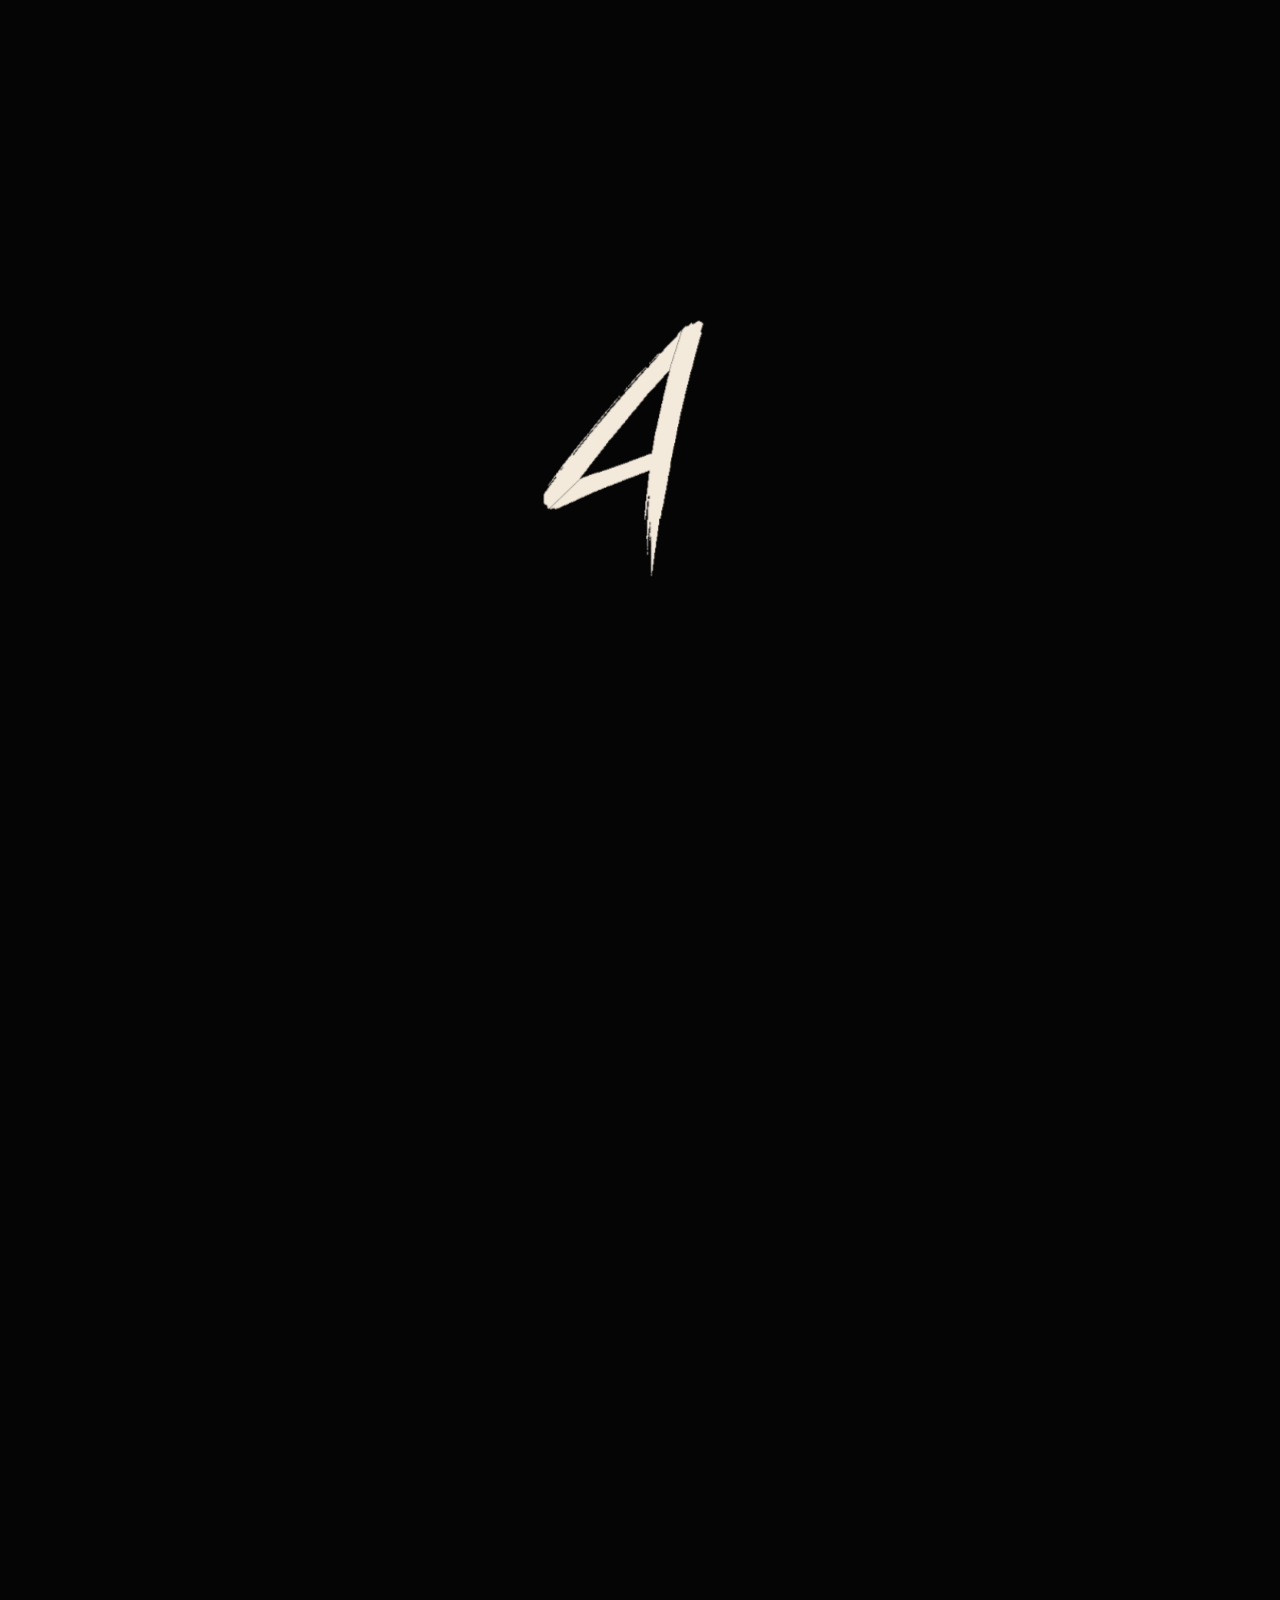
==== commit a9ff8461: "Intro ilk acilis kesin duzeltme" ====
--- a/index.html
+++ b/index.html
@@ -5,8 +5,14 @@
     <meta name="viewport" content="width=device-width, initial-scale=1.0">
     <title>4 Kare Medya Ajansı</title>
     <link rel="stylesheet" href="css/style.css">
+    <style>
+        /* Kritik ilk kare koruması: JS/CSS hazırlanırken sayfanın alt içeriği asla görünmez. */
+        body.intro-pending { overflow: hidden !important; background: #050505 !important; }
+        body.intro-pending #intro { position: fixed !important; inset: 0 !important; z-index: 9999 !important; background: #050505 !important; }
+        body.intro-pending #calismalar { visibility: hidden !important; }
+    </style>
 </head>
-<body>
+<body class="intro-pending">
     <main id="intro">
         <header id="site-header">
             <div id="brand-lockup">
--- a/css/style.css
+++ b/css/style.css
@@ -27,6 +27,26 @@
     background: var(--black);
     color: var(--black);
     font-family: Arial, Helvetica, sans-serif;
+}
+
+
+/* --- Intro ilk-render koruması ---
+   Normal girişte intro bitene kadar aşağıdaki içerik tarayıcı tarafından
+   eski scroll konumuna dönülse bile görünemez. */
+body.intro-pending {
+    overflow: hidden !important;
+    background: var(--black) !important;
+}
+
+body.intro-pending #intro {
+    position: fixed !important;
+    inset: 0 !important;
+    z-index: 9999 !important;
+    background: var(--black) !important;
+}
+
+body.intro-pending #calismalar {
+    visibility: hidden !important;
 }
 
 button,
@@ -79,6 +99,16 @@
 #animated-logo,
 #animated-logo svg {
     width: 100%;
+}
+
+/* SVG DOM'a eklendiği an ham/tam logo parlamasın.
+   JS maskeleri hazırladıktan sonra görünür olur. */
+#animated-logo {
+    visibility: hidden;
+}
+
+#animated-logo.logo-prepared {
+    visibility: visible;
 }
 
 #animated-logo svg {
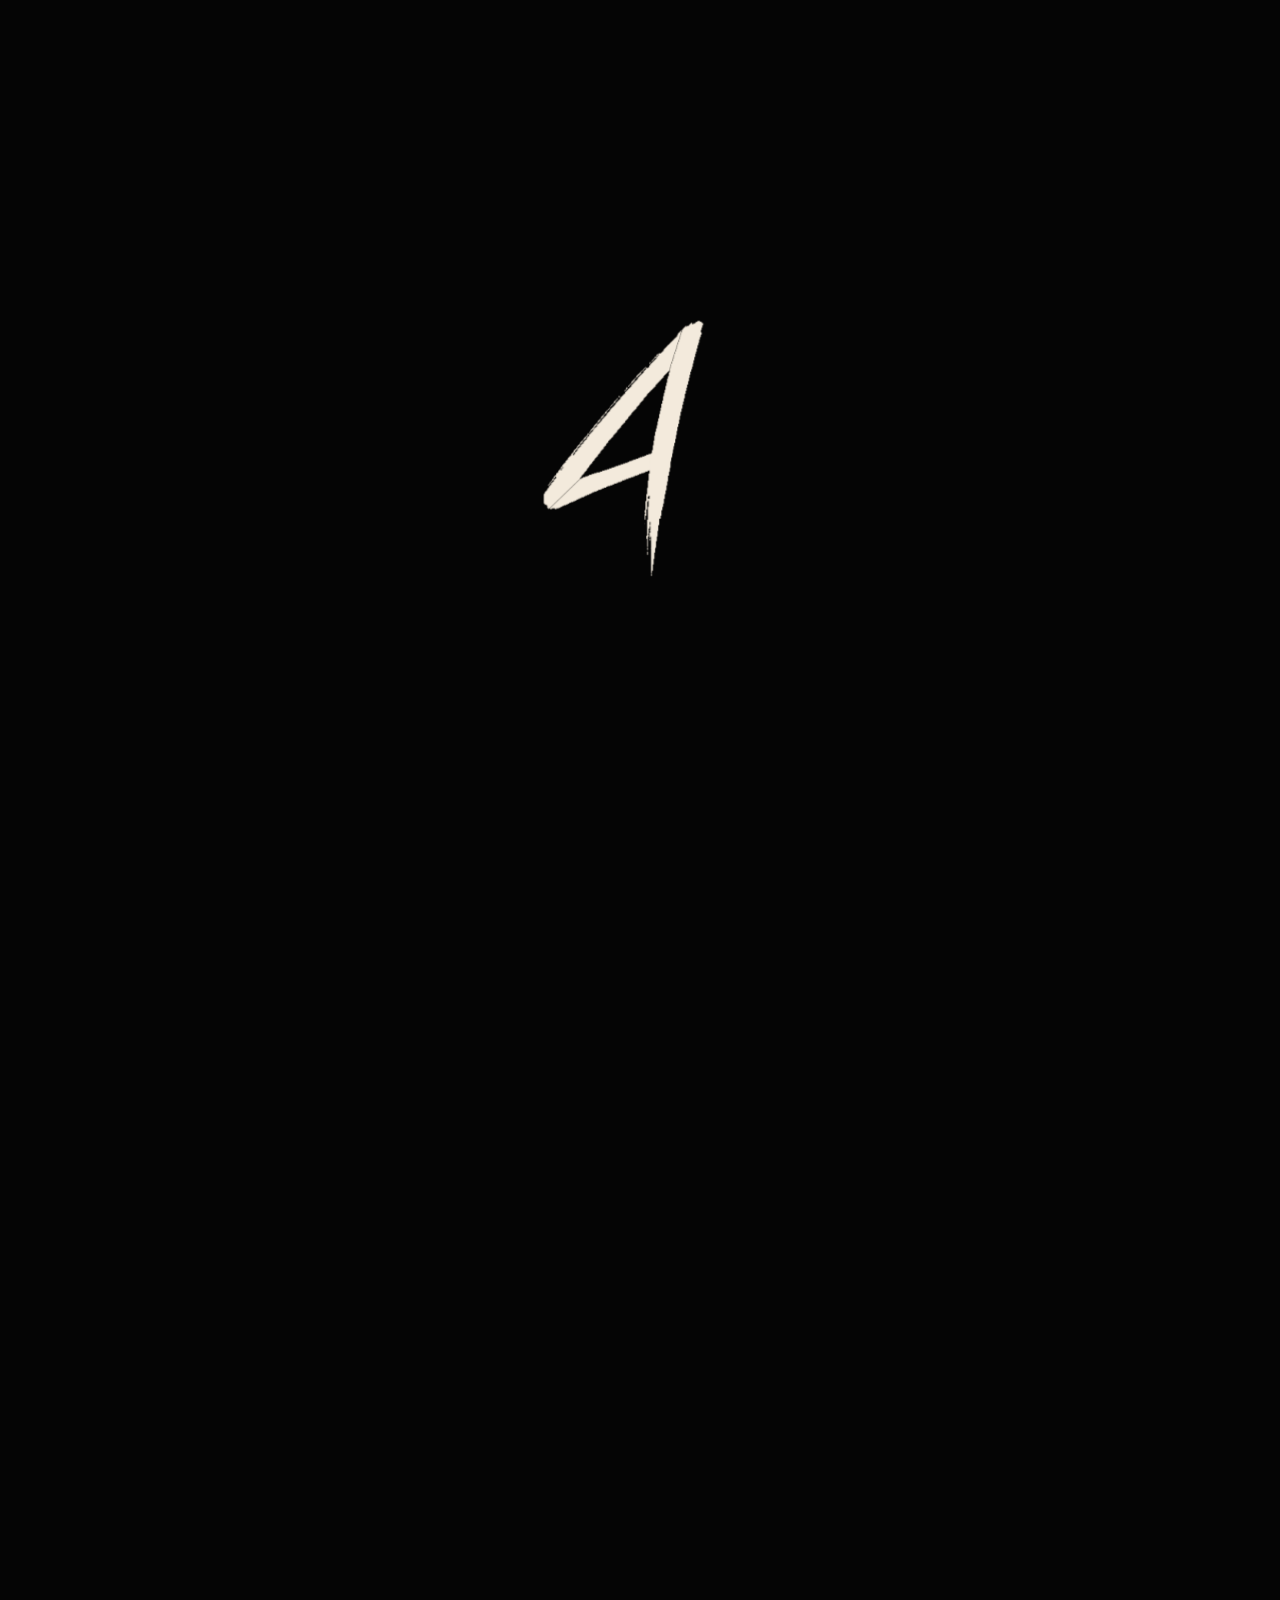
==== commit c4e83865: "Intro animasyon gecisi duzeltildi" ====
--- a/index.html
+++ b/index.html
@@ -8,7 +8,8 @@
     <style>
         /* Kritik ilk kare koruması: JS/CSS hazırlanırken sayfanın alt içeriği asla görünmez. */
         body.intro-pending { overflow: hidden !important; background: #050505 !important; }
-        body.intro-pending #intro { position: fixed !important; inset: 0 !important; z-index: 9999 !important; background: #050505 !important; }
+        body.intro-pending #intro { position: fixed !important; inset: 0 !important; z-index: 9999 !important; }
+        body.intro-pending #intro.header-state { background-color: #f3eadc !important; }
         body.intro-pending #calismalar { visibility: hidden !important; }
     </style>
 </head>
--- a/css/style.css
+++ b/css/style.css
@@ -42,7 +42,12 @@
     position: fixed !important;
     inset: 0 !important;
     z-index: 9999 !important;
-    background: var(--black) !important;
+}
+
+/* Intro kilidi yalnızca ilk kareyi korur; final geçişinde arka planı siyaha
+   zorlamaz. header-state geldiği anda krem rengine geçiş mutlaka başlayabilir. */
+body.intro-pending #intro.header-state {
+    background-color: var(--cream) !important;
 }
 
 body.intro-pending #calismalar {
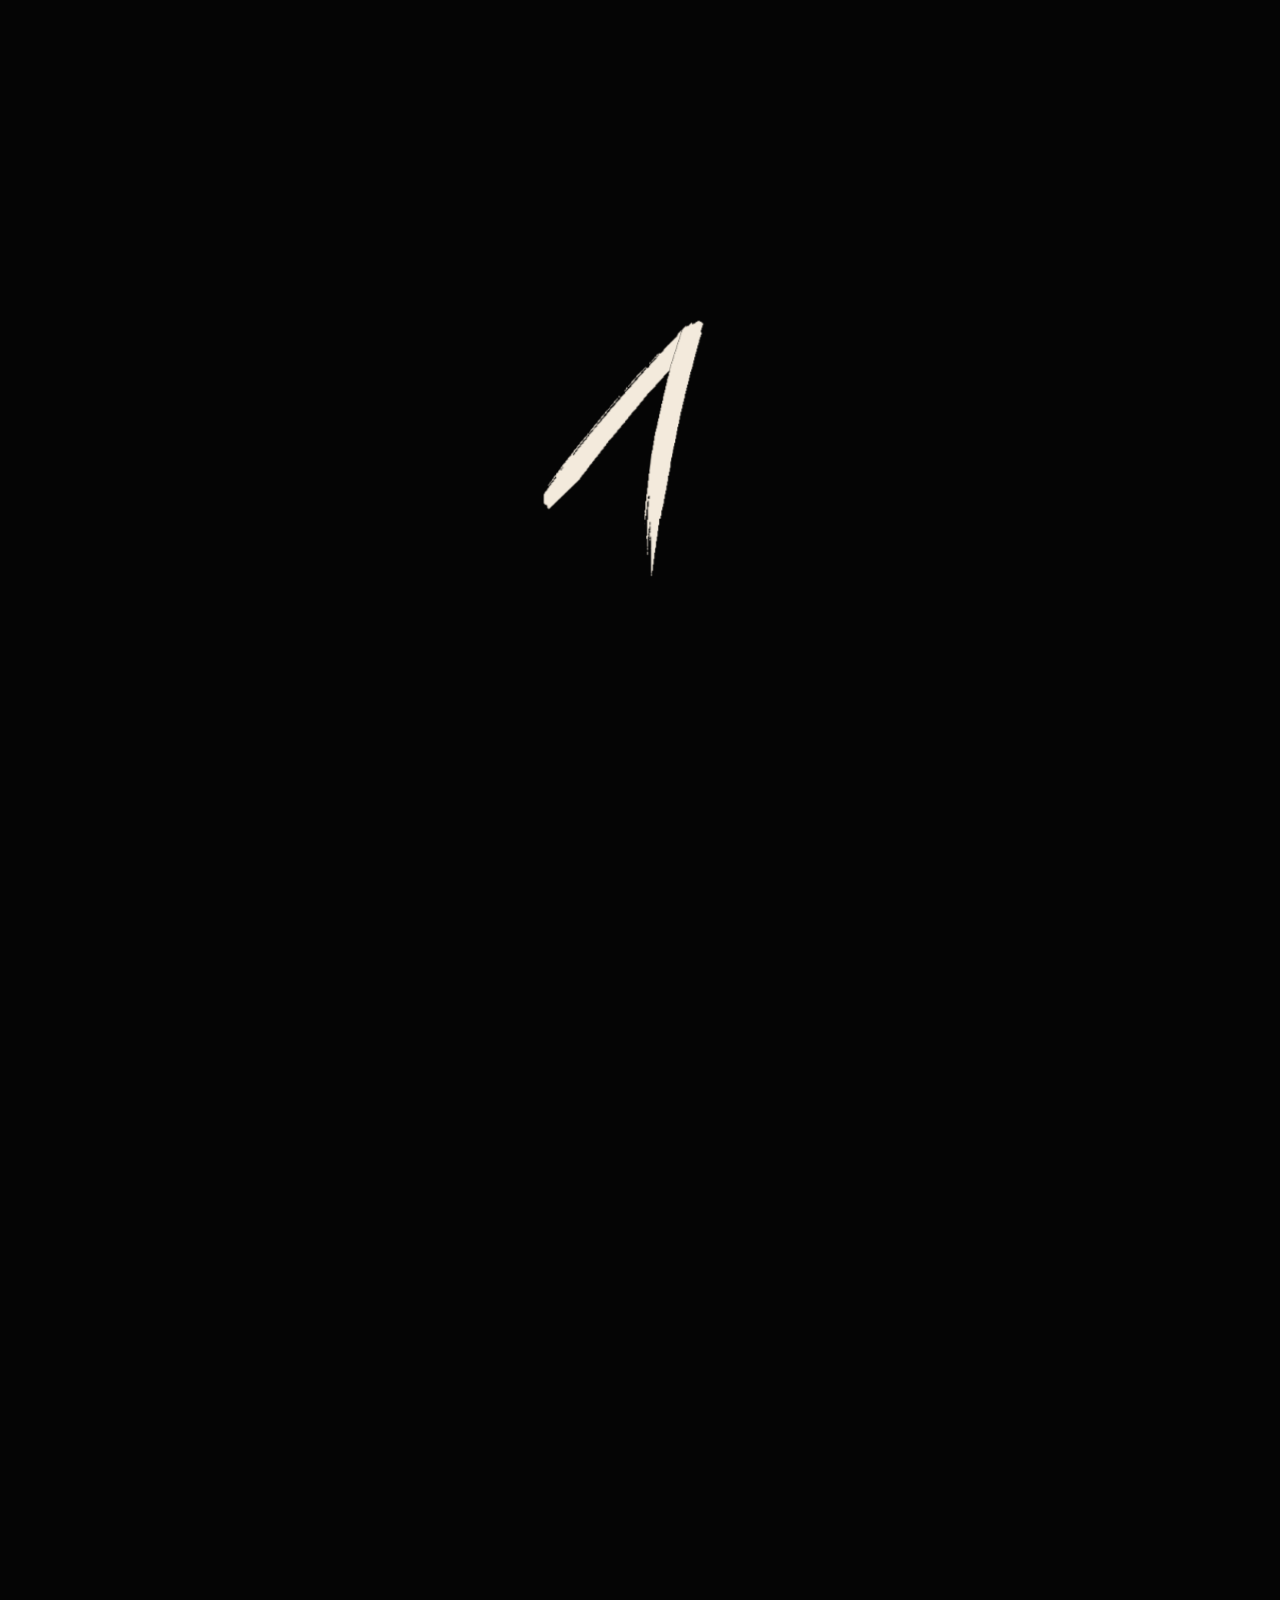
==== commit 1e314985: "Mobil ic sayfa header ve oklar duzeltildi" ====
--- a/index.html
+++ b/index.html
@@ -55,7 +55,7 @@
 
                     <a class="work-link" href="#calismalar">
                         <span>ÇALIŞMALARIMIZ</span>
-                        <span class="arrow">↗</span>
+                        <span class="arrow" aria-hidden="true"></span>
                     </a>
                 </div>
             </div>
@@ -122,7 +122,7 @@
                     <span><b>02</b> PRODÜKSİYON</span>
                     <span><b>03</b> GÖRSEL İLETİŞİM</span>
                 </div>
-                <div class="case-foot"><span>KÜTAHYA · 2026</span><a href="calismalarimiz.html">PROJEYİ GÖR ↗</a></div>
+                <div class="case-foot"><span>KÜTAHYA · 2026</span><a href="calismalarimiz.html">PROJEYİ GÖR <span class="css-external-arrow" aria-hidden="true"></span></a></div>
             </aside>
             <div class="case-gallery adk-gallery">
                 <figure class="case-main"><img src="assets/work/adk1.webp" alt="ADK Kids Kütahya kreş dış mekânı"></figure>
@@ -144,7 +144,7 @@
                     <span><b>02</b> SOSYAL MEDYA</span>
                     <span><b>03</b> PRODÜKSİYON</span>
                 </div>
-                <div class="case-foot"><span>2026</span><a href="calismalarimiz.html">PROJEYİ GÖR ↗</a></div>
+                <div class="case-foot"><span>2026</span><a href="calismalarimiz.html">PROJEYİ GÖR <span class="css-external-arrow" aria-hidden="true"></span></a></div>
             </aside>
             <div class="case-gallery restaurant-gallery">
                 <figure class="case-main"><img src="assets/work/res1.webp" alt="Mera Restaurant iç mekân"></figure>
@@ -155,7 +155,7 @@
 
         <div class="all-work-cta">
             <span>03 / TÜM PROJELER</span>
-            <a href="calismalarimiz.html">TÜM<br>ÇALIŞMALARI<br>GÖR <b>↗</b></a>
+            <a href="calismalarimiz.html">TÜM<br>ÇALIŞMALARI<br>GÖR <b class="css-external-arrow css-external-arrow-large" aria-hidden="true"></b></a>
         </div>
     </section>
 
--- a/css/style.css
+++ b/css/style.css
@@ -1852,3 +1852,235 @@
     .scroll-cue { display: none; }
     #hero-content .hero-watermark { width: 58vw; right: -12vw; }
 }
+
+/* =========================================================
+   MOBIL ANA SAYFA YERLESIM DUZELTMESI
+   Intro animasyonuna dokunmaz; yalnizca intro tamamlandiktan
+   sonra (body.site-ready) telefon hero yerlesimini duzeltir.
+   ========================================================= */
+@media (max-width: 768px) {
+    /* Intro bittikten sonra hero'yu 100dvh'ye kilitleme.
+       Icerik kadar yukseklik kullanir; Secili Calismalar hemen devam eder. */
+    body.site-ready #intro {
+        height: auto;
+        min-height: 0;
+        overflow: visible;
+    }
+
+    body.site-ready #hero-content {
+        position: relative;
+        inset: auto;
+        min-height: 0;
+        padding: 122px 18px 30px;
+    }
+
+    /* El yazisinin tamami telefon genisligine sigsin. */
+    body.site-ready .handwritten {
+        width: calc(100vw - 36px);
+        max-width: none;
+        margin: 10px 0 0 0;
+        font-size: clamp(21px, 6.7vw, 29px);
+        line-height: 1.08;
+        white-space: nowrap;
+        transform: rotate(-3deg);
+        transform-origin: left center;
+    }
+
+    /* Aciklama + Calismalarimiz birbirinden ayrilsin. */
+    body.site-ready .hero-bottom {
+        margin-top: 24px;
+        padding-top: 14px;
+        gap: 18px;
+    }
+
+    body.site-ready .work-link {
+        position: relative;
+        z-index: 2;
+        gap: 11px;
+    }
+
+    /* Android'in ↗ karakterini renkli emoji olarak cizmesini engelle.
+       Ok tamamen CSS ile cizilir. */
+    body.site-ready .work-link .arrow {
+        position: relative;
+        display: inline-block;
+        width: 12px;
+        height: 12px;
+        flex: 0 0 12px;
+        overflow: visible;
+        font-size: 0;
+        line-height: 0;
+        color: transparent;
+    }
+
+    body.site-ready .work-link .arrow::before {
+        content: "";
+        position: absolute;
+        left: 1px;
+        bottom: 2px;
+        width: 11px;
+        height: 1px;
+        background: var(--black);
+        transform: rotate(-45deg);
+        transform-origin: left center;
+    }
+
+    body.site-ready .work-link .arrow::after {
+        content: "";
+        position: absolute;
+        right: 0;
+        top: 0;
+        width: 6px;
+        height: 6px;
+        border-top: 1px solid var(--black);
+        border-right: 1px solid var(--black);
+    }
+
+    /* Asagi kaydir artik Calismalarimiz ile ayni koordinata sabitlenmez. */
+    body.site-ready .scroll-cue {
+        position: relative;
+        left: auto;
+        right: auto;
+        bottom: auto;
+        width: max-content;
+        margin-top: 18px;
+        gap: 9px;
+        font-size: 7px;
+    }
+
+    body.site-ready .scroll-line {
+        width: 28px;
+    }
+
+    /* Hero sonrasi gereksiz boslugu kaldir. */
+    body.site-ready .selected-work {
+        padding-top: 28px !important;
+    }
+}
+
+@media (max-width: 380px) {
+    body.site-ready .handwritten {
+        font-size: clamp(20px, 6.35vw, 24px);
+    }
+}
+
+/* =========================================================
+   MOBIL IC SAYFA HEADER + EMOJI OK DUZELTMESI
+   Intro animasyonuna ait secicilere dokunmaz.
+   ========================================================= */
+.css-external-arrow {
+    position: relative;
+    display: inline-block;
+    width: .9em;
+    height: .9em;
+    flex: 0 0 .9em;
+    font-size: 1em;
+    line-height: 1;
+    vertical-align: -.04em;
+}
+.css-external-arrow::before {
+    content: "";
+    position: absolute;
+    left: .08em;
+    bottom: .16em;
+    width: .78em;
+    height: 1px;
+    background: currentColor;
+    transform: rotate(-45deg);
+    transform-origin: left center;
+}
+.css-external-arrow::after {
+    content: "";
+    position: absolute;
+    right: .02em;
+    top: .02em;
+    width: .43em;
+    height: .43em;
+    border-top: 1px solid currentColor;
+    border-right: 1px solid currentColor;
+}
+.css-external-arrow-large {
+    width: .78em;
+    height: .78em;
+    vertical-align: .04em;
+}
+
+@media (max-width: 768px) {
+    /* Marka grubuna sagdaki ANA SAYFA + MENU icin garanti alan birak. */
+    .inner-header {
+        box-sizing: border-box;
+        padding-left: 18px !important;
+        padding-right: 18px !important;
+        gap: 10px;
+    }
+
+    .inner-header .inner-brand {
+        min-width: 0;
+        flex: 1 1 auto;
+        gap: 9px !important;
+    }
+
+    .inner-header .inner-brand > img:first-child {
+        width: 68px !important;
+        flex: 0 0 68px;
+    }
+
+    .inner-header .inner-brand > .inner-brand-name {
+        width: min(32vw, 132px) !important;
+        max-width: 132px !important;
+        flex: 0 1 132px;
+    }
+
+    .inner-header .inner-header-actions {
+        flex: 0 0 auto;
+        gap: 10px !important;
+        margin: 10px 0 0 0 !important;
+        white-space: nowrap;
+    }
+
+    .inner-header .inner-menu-link,
+    .inner-header .inner-menu-button {
+        font-size: 7px !important;
+        letter-spacing: .12em !important;
+        white-space: nowrap;
+    }
+
+    .inner-header .inner-menu-link {
+        display: inline-flex !important;
+        align-items: center;
+        gap: 4px;
+    }
+
+    .inner-header .inner-menu-button {
+        gap: 7px !important;
+    }
+
+    .inner-header .inner-menu-button span {
+        width: 16px !important;
+    }
+
+    /* Calismalarimiz sayfasindaki ozel header da ayni mobil olculeri kullansin. */
+    .works-page-body .inner-header {
+        padding-left: 18px !important;
+        padding-right: 18px !important;
+    }
+}
+
+@media (max-width: 380px) {
+    .inner-header .inner-brand > img:first-child {
+        width: 60px !important;
+        flex-basis: 60px;
+    }
+    .inner-header .inner-brand > .inner-brand-name {
+        width: min(29vw, 112px) !important;
+        max-width: 112px !important;
+    }
+    .inner-header .inner-header-actions {
+        gap: 7px !important;
+    }
+    .inner-header .inner-menu-link,
+    .inner-header .inner-menu-button {
+        font-size: 6.5px !important;
+        letter-spacing: .08em !important;
+    }
+}
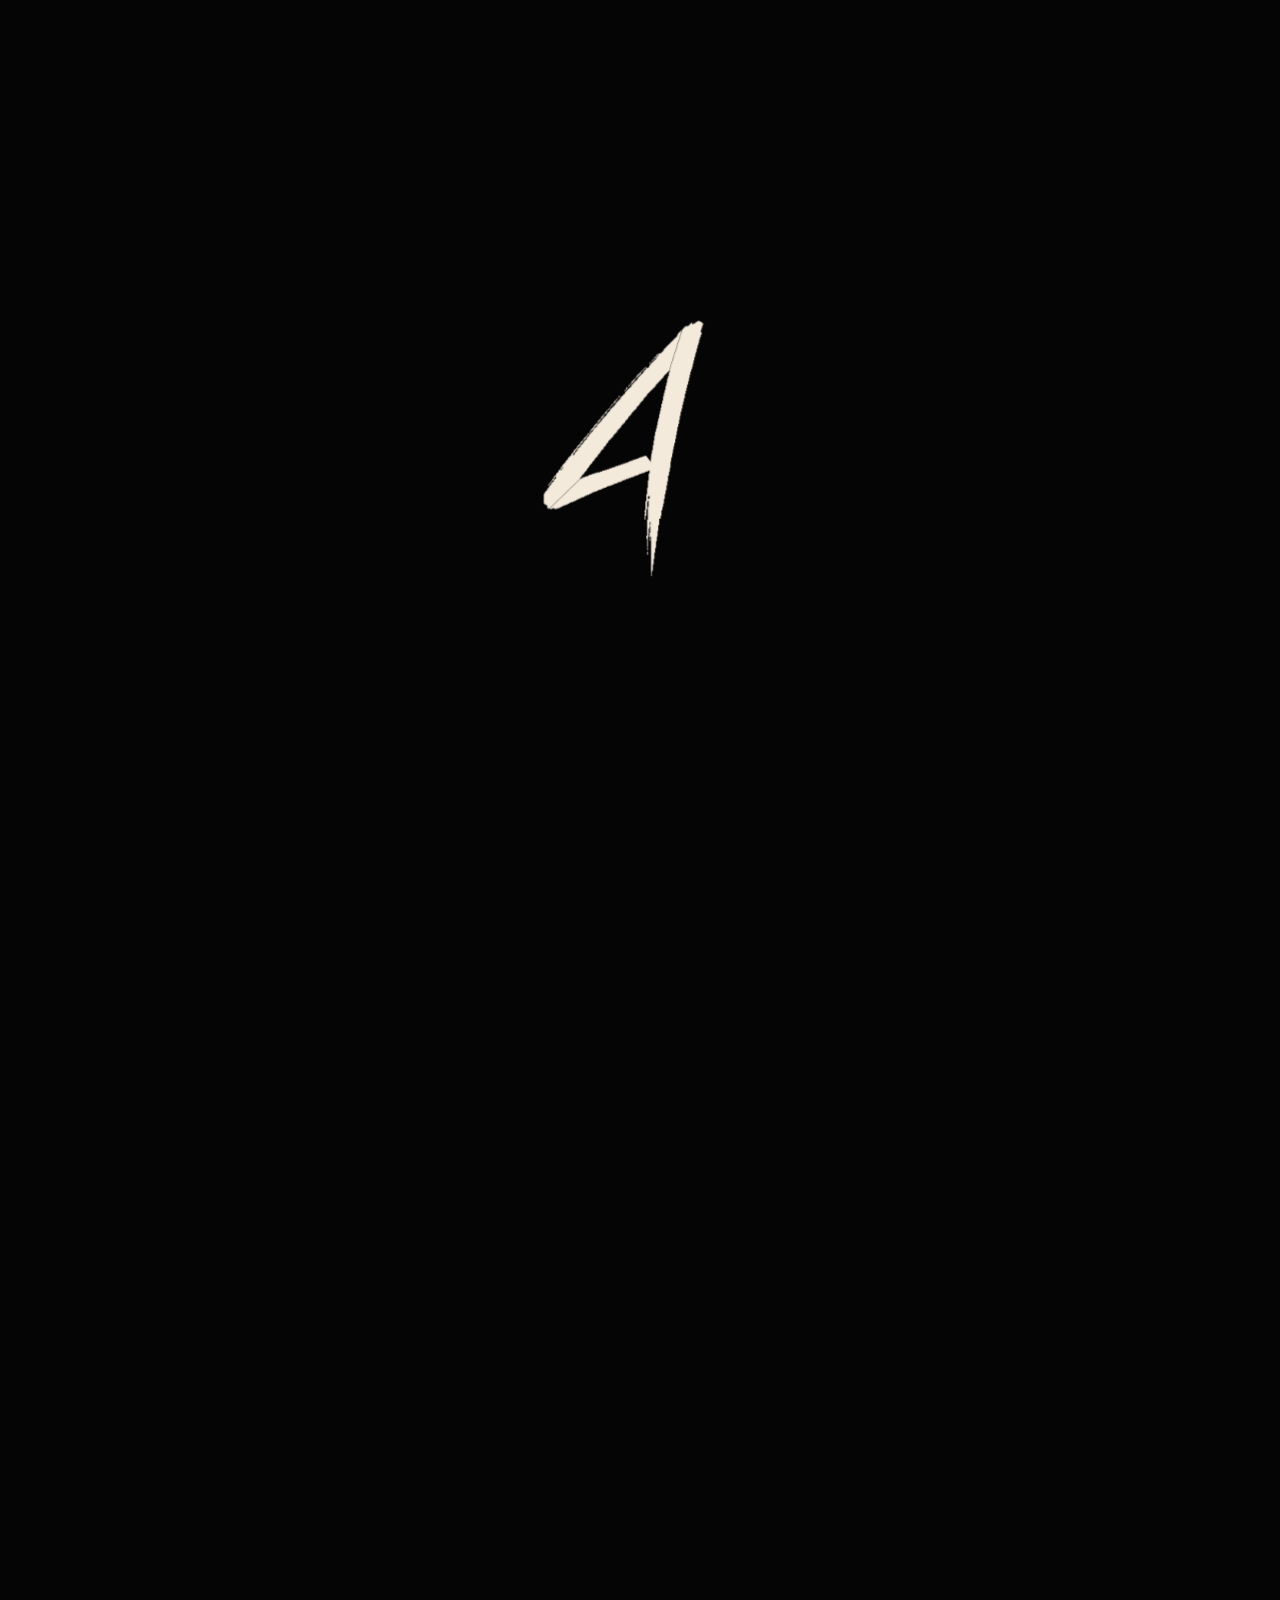
==== commit ed516dca: "Tasarim V1 ve sayfa medya standartlari" ====
--- a/index.html
+++ b/index.html
@@ -4,7 +4,7 @@
     <meta charset="UTF-8">
     <meta name="viewport" content="width=device-width, initial-scale=1.0">
     <title>4 Kare Medya Ajansı</title>
-    <link rel="stylesheet" href="css/style.css">
+    <link rel="stylesheet" href="css/style.css?v=showcase-compact-v5">
     <style>
         /* Kritik ilk kare koruması: JS/CSS hazırlanırken sayfanın alt içeriği asla görünmez. */
         body.intro-pending { overflow: hidden !important; background: #050505 !important; }
@@ -125,8 +125,8 @@
                 <div class="case-foot"><span>KÜTAHYA · 2026</span><a href="calismalarimiz.html">PROJEYİ GÖR <span class="css-external-arrow" aria-hidden="true"></span></a></div>
             </aside>
             <div class="case-gallery adk-gallery">
-                <figure class="case-main"><img src="assets/work/adk1.webp" alt="ADK Kids Kütahya kreş dış mekânı"></figure>
-                <figure class="case-side"><img src="assets/work/adk2.webp" alt="ADK Kids Kütahya sınıf etkinliği"></figure>
+                <figure class="case-main" data-showcase-role="horizontal" data-format="horizontal"><img src="assets/work/adk1.webp" alt="ADK Kids Kütahya kreş dış mekânı"></figure>
+                <figure class="case-side" data-showcase-role="vertical" data-format="vertical"><img src="assets/work/adk2.webp" alt="ADK Kids Kütahya sınıf etkinliği"></figure>
                 <div class="case-label">ADK KIDS <small>KÜTAHYA</small></div>
             </div>
         </article>
@@ -147,8 +147,8 @@
                 <div class="case-foot"><span>2026</span><a href="calismalarimiz.html">PROJEYİ GÖR <span class="css-external-arrow" aria-hidden="true"></span></a></div>
             </aside>
             <div class="case-gallery restaurant-gallery">
-                <figure class="case-main"><img src="assets/work/res1.webp" alt="Mera Restaurant iç mekân"></figure>
-                <figure class="case-side"><img src="assets/work/res2.webp" alt="Mera Restaurant teras"></figure>
+                <figure class="case-main" data-showcase-role="horizontal" data-format="horizontal"><img src="assets/work/res1.webp" alt="Mera Restaurant iç mekân"></figure>
+                <figure class="case-side" data-showcase-role="vertical" data-format="vertical"><img src="assets/work/res2.webp" alt="Mera Restaurant teras"></figure>
                 <div class="case-label">MERA <small>RESTAURANT</small></div>
             </div>
         </article>
--- a/css/style.css
+++ b/css/style.css
@@ -2084,3 +2084,387 @@
         letter-spacing: .08em !important;
     }
 }
+
+/* =========================================================
+   MOBIL HEADER V2 — viewport tasmasini kesin engeller.
+   Intro secicilerine dokunmaz.
+   ========================================================= */
+@media (max-width: 768px) {
+    html, body {
+        width: 100%;
+        max-width: 100%;
+        overflow-x: hidden !important;
+    }
+
+    body:not(:has(#intro)) .inner-header,
+    body.works-page-body .inner-header,
+    .inner-header {
+        width: 100% !important;
+        max-width: 100% !important;
+        min-width: 0 !important;
+        padding-left: 14px !important;
+        padding-right: 14px !important;
+        display: flex !important;
+        align-items: flex-start !important;
+        justify-content: space-between !important;
+        gap: 8px !important;
+        overflow: visible !important;
+    }
+
+    .inner-header .inner-brand {
+        flex: 1 1 auto !important;
+        min-width: 0 !important;
+        max-width: calc(100% - 122px) !important;
+        gap: 7px !important;
+    }
+
+    .inner-header .inner-brand > img:first-child {
+        width: 54px !important;
+        max-width: 54px !important;
+        flex: 0 0 54px !important;
+    }
+
+    .inner-header .inner-brand > .inner-brand-name {
+        width: min(29vw, 108px) !important;
+        max-width: 108px !important;
+        min-width: 0 !important;
+        flex: 0 1 108px !important;
+    }
+
+    .inner-header .inner-header-actions {
+        flex: 0 0 114px !important;
+        width: 114px !important;
+        min-width: 114px !important;
+        max-width: 114px !important;
+        margin: 9px 0 0 auto !important;
+        gap: 9px !important;
+        justify-content: flex-end !important;
+        white-space: nowrap !important;
+    }
+
+    .inner-header .inner-menu-link,
+    .inner-header .inner-menu-button {
+        flex: 0 0 auto !important;
+        font-size: 6.6px !important;
+        line-height: 1.15 !important;
+        letter-spacing: .08em !important;
+        white-space: nowrap !important;
+    }
+
+    .inner-header .inner-menu-link {
+        display: inline-flex !important;
+        align-items: center !important;
+        gap: 3px !important;
+    }
+
+    /* Ok artik metin/emoji degil, tamamen CSS cizimi. */
+    .inner-header .inner-menu-link .css-external-arrow {
+        display: none !important;
+    }
+    .inner-header .inner-menu-link::after {
+        content: "" !important;
+        display: inline-block !important;
+        width: 5px !important;
+        height: 5px !important;
+        margin-left: 1px !important;
+        border-top: 1px solid currentColor !important;
+        border-right: 1px solid currentColor !important;
+        transform: rotate(-45deg) !important;
+        background: transparent !important;
+    }
+
+    .inner-header .inner-menu-button {
+        gap: 5px !important;
+    }
+    .inner-header .inner-menu-button span {
+        width: 13px !important;
+    }
+
+    .inner-page,
+    .works-page-body .inner-page.works-page {
+        width: 100% !important;
+        max-width: 100% !important;
+        box-sizing: border-box !important;
+        overflow-x: hidden !important;
+    }
+}
+
+@media (max-width: 380px) {
+    .inner-header .inner-brand > img:first-child {
+        width: 50px !important;
+        max-width: 50px !important;
+        flex-basis: 50px !important;
+    }
+    .inner-header .inner-brand > .inner-brand-name {
+        width: min(27vw, 96px) !important;
+        max-width: 96px !important;
+    }
+    .inner-header .inner-header-actions {
+        flex-basis: 108px !important;
+        width: 108px !important;
+        min-width: 108px !important;
+        max-width: 108px !important;
+        gap: 7px !important;
+    }
+    .inner-header .inner-menu-link,
+    .inner-header .inner-menu-button {
+        font-size: 6.2px !important;
+        letter-spacing: .055em !important;
+    }
+}
+
+/* MOBILE FIX: Çalışmalarımız başlığını tek satırda viewport içine sığdır. */
+@media (max-width: 768px) {
+    .works-page-body .inner-page.works-page h1 {
+        width: 100% !important;
+        max-width: 100% !important;
+        box-sizing: border-box !important;
+        font-size: clamp(30px, 9.2vw, 42px) !important;
+        line-height: .88 !important;
+        letter-spacing: -.075em !important;
+        white-space: nowrap !important;
+        overflow: visible !important;
+    }
+}
+
+@media (max-width: 380px) {
+    .works-page-body .inner-page.works-page h1 {
+        font-size: 8.9vw !important;
+    }
+}
+
+
+/* MOBILE WORKS TITLE V2 — explicit class + cache-busted stylesheet */
+@media (max-width: 768px) {
+  body.works-page-body main.inner-page.works-page h1.works-mobile-title {
+    display: block !important;
+    width: 100% !important;
+    max-width: none !important;
+    margin-right: 0 !important;
+    font-size: 10.7vw !important;
+    line-height: .88 !important;
+    letter-spacing: -.075em !important;
+    white-space: nowrap !important;
+  }
+}
+@media (max-width: 390px) {
+  body.works-page-body main.inner-page.works-page h1.works-mobile-title {
+    font-size: 10.4vw !important;
+  }
+}
+
+/* =========================================================
+   ÇALIŞMALARIMIZ / PORTFÖY — SABİT SATIR ŞABLONLARI
+   Medya standardı:
+   yatay = 1920x1080 (16:9), dikey = 1080x1920 (9:16)
+   Masaüstü şablonları: 2Y, 3Y, 1Y+2D, 2D, 3D, 4D.
+   Mobilde bütün satırlar tek kolona dönüşür.
+   ========================================================= */
+.works-page-body .works-showcase { display:block!important; width:100%; margin-top:70px!important; }
+.works-page-body .work-project { width:100%; padding:0 0 clamp(82px,8vw,130px); margin:0 0 clamp(82px,8vw,130px); border-bottom:1px solid rgba(5,5,5,.28); }
+.works-page-body .work-project:last-child { margin-bottom:0; }
+.works-page-body .work-project-head { display:grid; grid-template-columns:70px minmax(0,1fr) minmax(240px,32%); align-items:end; gap:clamp(22px,3vw,48px); padding-bottom:clamp(26px,3vw,42px); }
+.works-page-body .work-project-index { align-self:start; padding-top:5px; font-size:11px; font-weight:800; letter-spacing:.18em; }
+.works-page-body .work-project-title p { margin:0 0 13px; font-size:9px; font-weight:800; letter-spacing:.18em; }
+.works-page-body .work-project-title h2 { margin:0; max-width:900px; font-size:clamp(54px,6.5vw,104px); line-height:.82; letter-spacing:-.065em; font-weight:900; }
+.works-page-body .work-project-desc { max-width:420px; margin:0; font-size:14px; line-height:1.55; }
+
+.works-page-body .work-media-grid { display:flex; flex-direction:column; gap:clamp(10px,1.15vw,18px); }
+.works-page-body .work-media-row { display:grid; width:100%; gap:clamp(10px,1.15vw,18px); align-items:start; }
+.works-page-body .work-media { min-width:0; margin:0; overflow:hidden; background:#e5dbcd; }
+.works-page-body .work-media[data-format="horizontal"] { aspect-ratio:16 / 9; }
+.works-page-body .work-media[data-format="vertical"] { aspect-ratio:9 / 16; }
+.works-page-body .work-media img,
+.works-page-body .work-media video { display:block; width:100%; height:100%; object-fit:cover; }
+.works-page-body .work-media img { transition:transform .75s cubic-bezier(.2,.7,.2,1); }
+@media (hover:hover) { .works-page-body .work-media:hover img { transform:scale(1.012); } }
+
+/* 2 yatay */
+.works-page-body .work-media-row-2h { grid-template-columns:repeat(2,minmax(0,1fr)); }
+/* 3 yatay */
+.works-page-body .work-media-row-3h { grid-template-columns:repeat(3,minmax(0,1fr)); }
+/* 1 yatay + 2 dikey: hepsinin yüksekliği matematiksel olarak eşittir.
+   16:9 yatayın genişlik katsayısı 256, 9:16 dikeyin katsayısı 81. */
+.works-page-body .work-media-row-1h2v { grid-template-columns:minmax(0,256fr) minmax(0,81fr) minmax(0,81fr); }
+/* Dikey satırlar */
+.works-page-body .work-media-row-2v { grid-template-columns:repeat(2,minmax(0,1fr)); max-width:58%; margin-inline:auto; }
+.works-page-body .work-media-row-3v { grid-template-columns:repeat(3,minmax(0,1fr)); max-width:76%; margin-inline:auto; }
+.works-page-body .work-media-row-4v { grid-template-columns:repeat(4,minmax(0,1fr)); }
+
+.works-page-body .work-project-foot { display:flex; align-items:center; justify-content:space-between; gap:24px; padding-top:18px; font-size:8px; font-weight:800; letter-spacing:.16em; }
+.works-page-body .work-project-foot > span { opacity:.6; }
+.works-page-body .work-project-foot a { color:inherit; text-decoration:none; padding-bottom:5px; border-bottom:1px solid currentColor; }
+
+@media (max-width:768px) {
+    .works-page-body .works-showcase { margin-top:50px!important; }
+    .works-page-body .work-project { padding-bottom:68px; margin-bottom:68px; }
+    .works-page-body .work-project-head { display:block; padding-bottom:25px; }
+    .works-page-body .work-project-index { margin-bottom:26px; }
+    .works-page-body .work-project-title p { margin-bottom:12px; font-size:8px; line-height:1.45; }
+    .works-page-body .work-project-title h2 { font-size:clamp(48px,14.5vw,68px); line-height:.84; }
+    .works-page-body .work-project-desc { margin-top:22px; max-width:100%; font-size:13px; }
+    .works-page-body .work-media-grid { gap:12px; }
+    .works-page-body .work-media-row,
+    .works-page-body .work-media-row-2h,
+    .works-page-body .work-media-row-3h,
+    .works-page-body .work-media-row-1h2v,
+    .works-page-body .work-media-row-2v,
+    .works-page-body .work-media-row-3v,
+    .works-page-body .work-media-row-4v {
+        display:flex;
+        flex-direction:column;
+        width:100%;
+        max-width:none;
+        margin-inline:0;
+        gap:12px;
+    }
+    .works-page-body .work-media { width:100%; }
+    .works-page-body .work-project-foot { padding-top:16px; }
+}
+
+
+/* =========================================================
+   ÇALIŞMALAR / PROJE GİRİŞ METNİ — EDİTORYAL SÜTUN STANDARDI
+   Masaüstünde açıklama başlık bloğunun yüksekliğinde kalır ve
+   metin 2 sütuna akar. Mobilde tek sütun normal metne döner.
+   ========================================================= */
+.works-showcase .work-project-head {
+    align-items: stretch;
+}
+.works-showcase .work-project-desc {
+    align-self: stretch;
+    display: flex;
+    flex-direction: column;
+    min-width: 0;
+    overflow: hidden;
+}
+.works-showcase .work-project-desc-label {
+    display: block;
+    margin-bottom: 14px;
+    padding-top: 2px;
+    font-size: 9px;
+    line-height: 1;
+    font-weight: 700;
+    letter-spacing: .18em;
+}
+.works-showcase .work-project-desc p {
+    margin: 0;
+    font-size: clamp(11px, .82vw, 14px);
+    line-height: 1.5;
+    column-count: 3;
+    column-gap: clamp(18px, 1.8vw, 30px);
+    column-fill: balance;
+}
+@media (max-width: 900px) {
+    .works-showcase .work-project-desc {
+        overflow: visible;
+    }
+    .works-showcase .work-project-desc p {
+        column-count: 1;
+        font-size: 14px;
+        line-height: 1.55;
+    }
+}
+
+
+/* =========================================================
+   ÇALIŞMALAR / PROJE ÜST BANDI — V9 DOĞRU HİZA
+   - Başlık soldaki ana görselin SOL başlangıcıyla aynı hizada.
+   - Proje açıklaması başlığın sağında ve aradaki boşluk dar.
+   - Açıklama 3 sütun.
+   ========================================================= */
+@media (min-width: 901px) {
+    .works-showcase .work-project-head {
+        display: grid !important;
+        grid-template-columns: minmax(0, 62%) minmax(0, 38%) !important;
+        column-gap: clamp(18px, 1.5vw, 28px) !important;
+        align-items: start !important;
+    }
+
+    .works-showcase .work-project-title {
+        grid-column: 1 !important;
+        justify-self: start !important;
+        margin-left: 0 !important;
+        padding-left: 0 !important;
+        width: 100% !important;
+        max-width: none !important;
+        text-align: left !important;
+    }
+
+    .works-showcase .work-project-desc {
+        grid-column: 2 !important;
+        justify-self: stretch !important;
+        margin-left: 0 !important;
+        padding-left: 0 !important;
+        width: 100% !important;
+        max-width: none !important;
+    }
+
+    .works-showcase .work-project-desc p {
+        column-count: 3 !important;
+        column-gap: clamp(14px, 1.25vw, 22px) !important;
+    }
+}
+
+
+/* =========================================================
+   ÇALIŞMALAR / PROJE AÇIKLAMASI — V10 SABİT YÜKSEKLİK
+   Masaüstünde 3 sütunluk metin alanı büyük iki satırlı proje
+   başlığının yüksekliğini referans alır. Metin bu alan boyunca
+   yukarıdan aşağıya dengeli akar; daha uzun içerik taşamaz.
+   ========================================================= */
+@media (min-width: 901px) {
+    .works-showcase .work-project-head {
+        align-items: stretch !important;
+    }
+
+    .works-showcase .work-project-desc {
+        height: clamp(190px, 15.5vw, 260px) !important;
+        max-height: clamp(190px, 15.5vw, 260px) !important;
+        overflow: hidden !important;
+        align-self: start !important;
+    }
+
+    .works-showcase .work-project-desc-label {
+        flex: 0 0 auto;
+        margin-bottom: 12px !important;
+    }
+
+    .works-showcase .work-project-desc p {
+        height: calc(100% - 24px) !important;
+        column-count: 3 !important;
+        column-fill: auto !important;
+        column-gap: clamp(18px, 1.5vw, 28px) !important;
+        font-size: clamp(11px, .82vw, 14px) !important;
+        line-height: 1.48 !important;
+        overflow: hidden !important;
+    }
+}
+
+
+/* V11 — proje açıklamasının altı büyük başlığın alt hizasını geçmez */
+@media (min-width: 901px) {
+    .works-showcase .work-project-desc {
+        height: clamp(160px, 13vw, 218px) !important;
+        max-height: clamp(160px, 13vw, 218px) !important;
+    }
+    .works-showcase .work-project-desc p {
+        height: calc(100% - 23px) !important;
+        column-count: 3 !important;
+        column-fill: auto !important;
+        font-size: clamp(10.5px, .78vw, 13px) !important;
+        line-height: 1.44 !important;
+        column-gap: clamp(16px, 1.35vw, 24px) !important;
+    }
+}
+
+
+/* V12 — açıklama metni masaüstünde fiziksel olarak 3 sütunu doldurur */
+@media (min-width: 901px) {
+    .works-showcase .work-project-desc p {
+        column-count: 3 !important;
+        column-fill: auto !important;
+        column-gap: clamp(16px, 1.35vw, 24px) !important;
+    }
+}
+\n\n/* =========================================================\n   ADMIN'E HAZIR MEDYA SLOTLARI — V2\n   İçerik metinleri korunur. Boş slotlar ileride admin panelinden\n   görsel veya video ile doldurulur.\n   ========================================================= */\n.admin-media-zone{\n    width:100%;\n    margin:clamp(52px,7vw,100px) 0;\n    display:grid;\n    grid-template-columns:minmax(0,256fr) minmax(0,81fr) minmax(0,81fr);\n    gap:clamp(8px,1vw,16px);\n    align-items:start;\n}\n.admin-media-slot{\n    position:relative;\n    display:flex;\n    flex-direction:column;\n    align-items:center;\n    justify-content:center;\n    border:1px solid rgba(5,5,5,.28);\n    background:rgba(5,5,5,.025);\n    overflow:hidden;\n    text-align:center;\n    color:rgba(5,5,5,.48);\n}\n.admin-media-horizontal{aspect-ratio:16/9}\n.admin-media-vertical{aspect-ratio:9/16}\n.admin-media-slot span{font-size:9px;font-weight:800;letter-spacing:.16em}\n.admin-media-slot small{margin-top:8px;font-size:8px;letter-spacing:.12em}\n.admin-media-slot img,.admin-media-slot video{width:100%;height:100%;object-fit:cover;display:block}\n.admin-media-zone-contact{grid-template-columns:minmax(0,256fr) minmax(0,81fr)}\n@media(max-width:768px){\n    .admin-media-zone,.admin-media-zone-contact{grid-template-columns:1fr;margin:42px 0;gap:12px}\n    .admin-media-slot{width:100%}\n}\n
